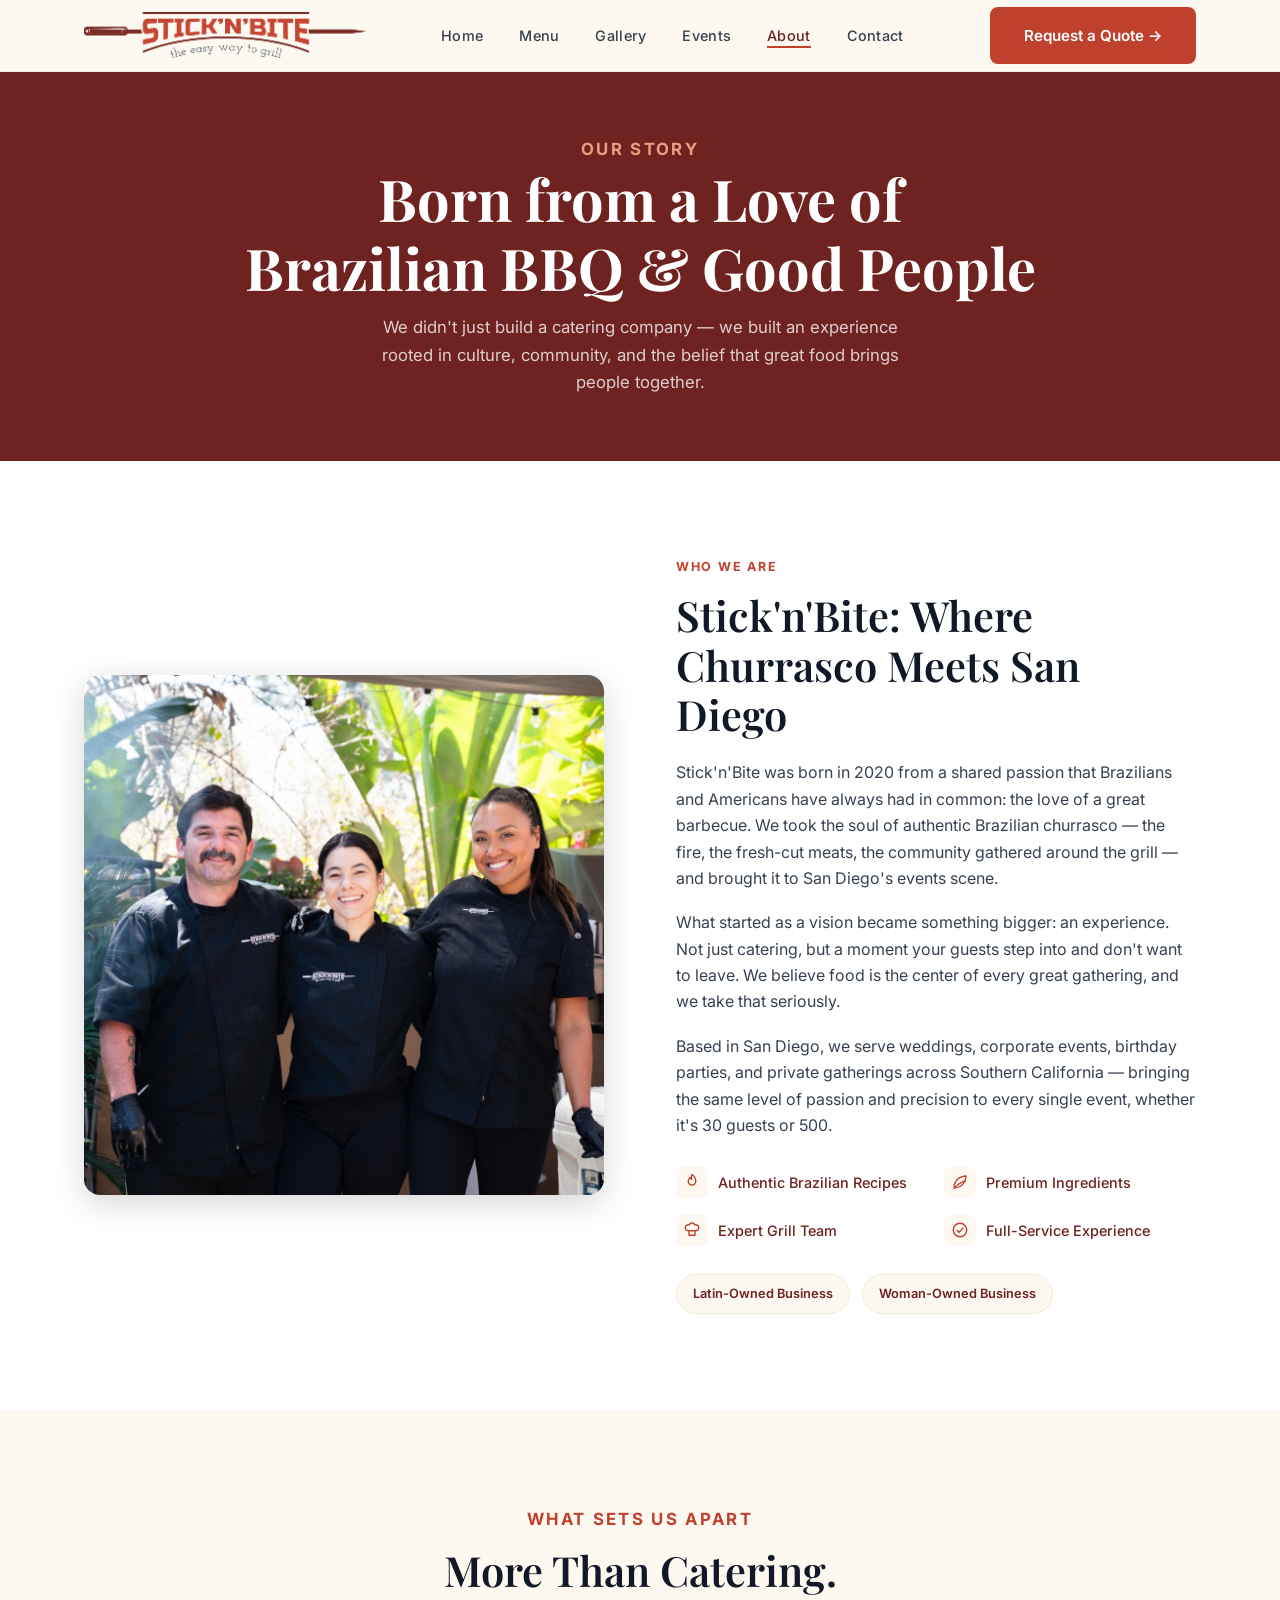
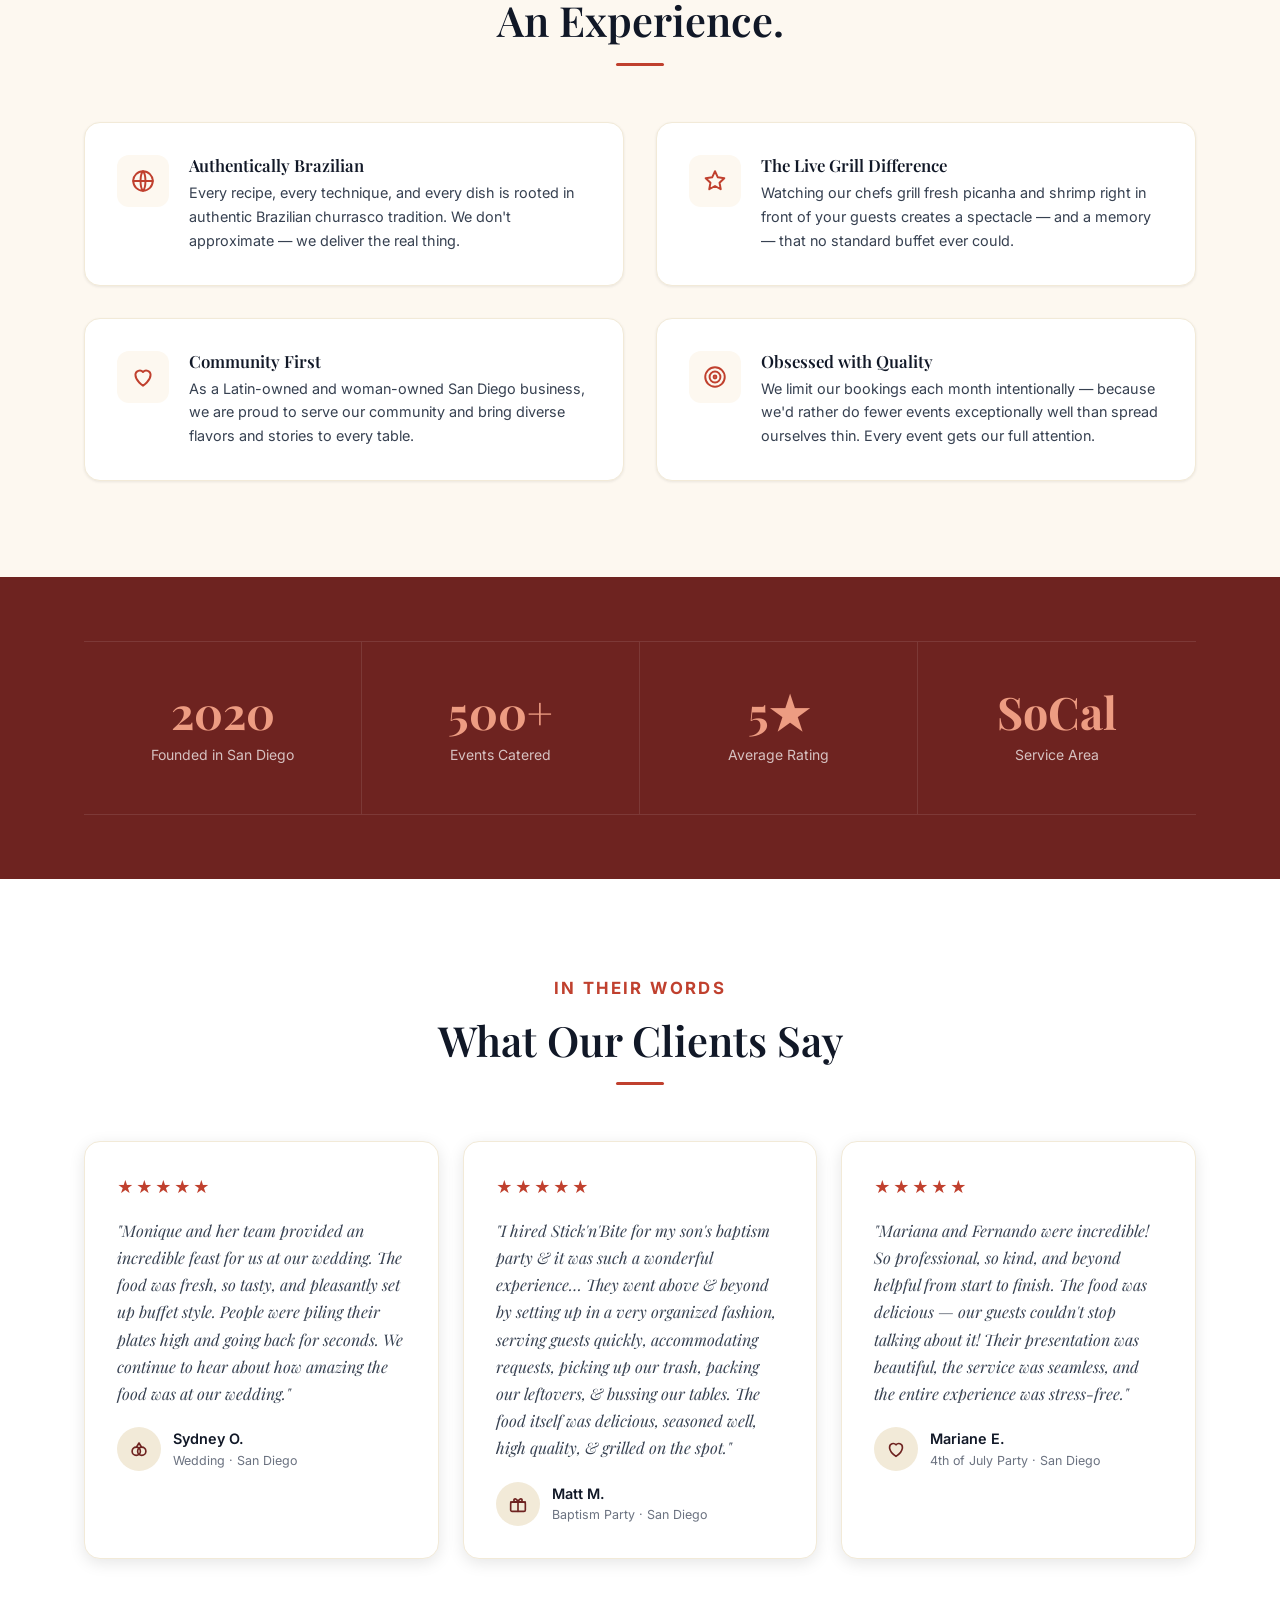
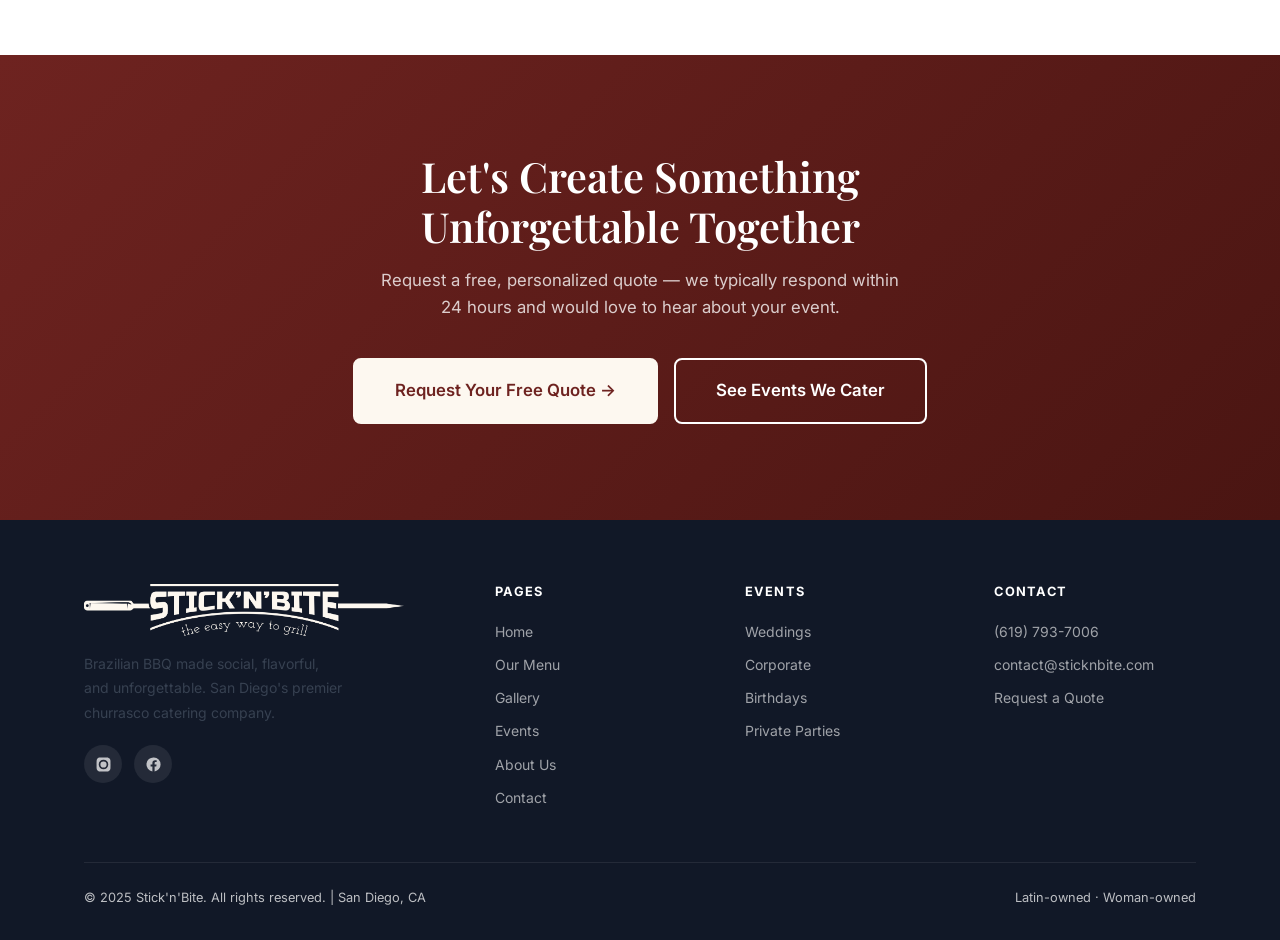
==== about.html @ 40973616 "Add event type to Mariane E. testimonial Her review didn't name the occasion; confirmed as a 4th of " ====
<!DOCTYPE html>
<html lang="en">
<head>
  <meta charset="UTF-8" />
  <meta name="viewport" content="width=device-width, initial-scale=1.0" />
  <title>About Us | Stick'n'Bite Brazilian BBQ Catering San Diego</title>
  <meta name="description" content="Meet the team behind Stick'n'Bite — San Diego's Latin-owned, woman-owned Brazilian BBQ catering company. Our story, our passion, and why we do what we do." />
  <link rel="canonical" href="https://www.sticknbite.com/about.html" />
  <meta property="og:title"       content="About Stick'n'Bite | Brazilian BBQ Catering San Diego" />
  <meta property="og:description" content="San Diego's Latin-owned, woman-owned Brazilian BBQ catering company. Authentic churrasco with heart." />
  <meta property="og:image"       content="https://images.unsplash.com/photo-1577219491135-ce391730fb2c?auto=format&fit=crop&w=1200&h=630&q=80" />
  <link rel="stylesheet" href="style.css" />
  <link rel="icon" type="image/png" href="favicon.png" />
</head>
<body>

<nav class="nav nav-solid">
  <div class="nav-inner">
    <a class="nav-logo" href="index.html"><img src="logo.png" alt="Stick'n'Bite — the easy way to grill" class="nav-logo-img" /></a>
    <ul class="nav-links">
      <li><a href="index.html">Home</a></li>
      <li><a href="menu.html">Menu</a></li>
      <li><a href="gallery.html">Gallery</a></li>
      <li><a href="events.html">Events</a></li>
      <li><a href="about.html">About</a></li>
      <li><a href="contact.html">Contact</a></li>
    </ul>
    <a class="btn btn-primary nav-cta" href="contact.html">Request a Quote →</a>
    <button class="hamburger" aria-label="Open menu"><span></span><span></span><span></span></button>
  </div>
</nav>
<div class="mobile-nav">
  <a href="index.html">Home</a><a href="menu.html">Menu</a><a href="gallery.html">Gallery</a><a href="events.html">Events</a>
  <a href="about.html">About Us</a><a href="contact.html">Contact</a>
  <a class="btn btn-primary" href="contact.html">Request a Quote →</a>
</div>

<div class="page-hero">
  <div class="container">
    <p class="display-tag">Our Story</p>
    <h1>Born from a Love of<br>Brazilian BBQ & Good People</h1>
    <p>We didn't just build a catering company — we built an experience rooted in culture, community, and the belief that great food brings people together.</p>
  </div>
</div>

<!-- Our Story -->
<section class="section">
  <div class="container">
    <div class="about-story">
      <div class="about-story-img">
        <img src="images/team.jpg" alt="The Stick'n'Bite team in branded chef coats at the grill during a San Diego event" loading="lazy" />
      </div>
      <div class="about-story-content">
        <p class="display-tag">Who We Are</p>
        <h2>Stick'n'Bite: Where Churrasco Meets San Diego</h2>
        <p>Stick'n'Bite was born in 2020 from a shared passion that Brazilians and Americans have always had in common: the love of a great barbecue. We took the soul of authentic Brazilian churrasco — the fire, the fresh-cut meats, the community gathered around the grill — and brought it to San Diego's events scene.</p>
        <p>What started as a vision became something bigger: an experience. Not just catering, but a moment your guests step into and don't want to leave. We believe food is the center of every great gathering, and we take that seriously.</p>
        <p>Based in San Diego, we serve weddings, corporate events, birthday parties, and private gatherings across Southern California — bringing the same level of passion and precision to every single event, whether it's 30 guests or 500.</p>
        <div class="about-pillars">
          <div class="about-pillar"><div class="about-pillar-icon"><svg class="ico" viewBox="0 0 24 24" stroke="currentColor" stroke-width="1.8" stroke-linecap="round" stroke-linejoin="round" aria-hidden="true"><path d="M12 2s5 3.5 5 9a5 5 0 0 1-10 0c0-2 1-3.6 2.6-5 .3 1.3 1 2 2 2.5C11 6.6 11 4 12 2z"/></svg></div> Authentic Brazilian Recipes</div>
          <div class="about-pillar"><div class="about-pillar-icon"><svg class="ico" viewBox="0 0 24 24" stroke="currentColor" stroke-width="1.8" stroke-linecap="round" stroke-linejoin="round" aria-hidden="true"><path d="M4 20C4 10.5 11.5 4 20 4c0 8.5-6.5 16-16 16z"/><path d="M4.5 19.5C8.5 15.5 12 13 18 10.5"/></svg></div> Premium Ingredients</div>
          <div class="about-pillar"><div class="about-pillar-icon"><svg class="ico" viewBox="0 0 24 24" stroke="currentColor" stroke-width="1.8" stroke-linecap="round" stroke-linejoin="round" aria-hidden="true"><path d="M7 13a4 4 0 1 1 1.3-7.8 4 4 0 0 1 7.4 0A4 4 0 1 1 17 13z"/><path d="M8 13v6h8v-6"/></svg></div> Expert Grill Team</div>
          <div class="about-pillar"><div class="about-pillar-icon"><svg class="ico" viewBox="0 0 24 24" stroke="currentColor" stroke-width="1.8" stroke-linecap="round" stroke-linejoin="round" aria-hidden="true"><circle cx="12" cy="12" r="9"/><path d="M8 12.2l3 3 5-6"/></svg></div> Full-Service Experience</div>
        </div>
        <div class="badges-row">
          <span class="owned-badge">Latin-Owned Business</span>
          <span class="owned-badge">Woman-Owned Business</span>
        </div>
      </div>
    </div>
  </div>
</section>

<!-- What Makes Us Different -->
<section class="section section-cream">
  <div class="container">
    <div class="section-header">
      <p class="display-tag">What Sets Us Apart</p>
      <h2>More Than Catering.<br>An Experience.</h2>
      <div class="divider"></div>
    </div>
    <div class="why-grid">
      <div class="why-card">
        <div class="why-card-icon"><svg class="ico" viewBox="0 0 24 24" stroke="currentColor" stroke-width="1.8" stroke-linecap="round" stroke-linejoin="round" aria-hidden="true"><circle cx="12" cy="12" r="9"/><path d="M3 12h18"/><path d="M12 3c3 3 3 15 0 18M12 3c-3 3-3 15 0 18"/></svg></div>
        <div>
          <h3>Authentically Brazilian</h3>
          <p>Every recipe, every technique, and every dish is rooted in authentic Brazilian churrasco tradition. We don't approximate — we deliver the real thing.</p>
        </div>
      </div>
      <div class="why-card">
        <div class="why-card-icon"><svg class="ico" viewBox="0 0 24 24" stroke="currentColor" stroke-width="1.8" stroke-linecap="round" stroke-linejoin="round" aria-hidden="true"><path d="M12 3l2.6 5.6 6 .8-4.4 4.2 1.1 6-5.3-3-5.3 3 1.1-6L3.4 9.4l6-.8z"/></svg></div>
        <div>
          <h3>The Live Grill Difference</h3>
          <p>Watching our chefs grill fresh picanha and shrimp right in front of your guests creates a spectacle — and a memory — that no standard buffet ever could.</p>
        </div>
      </div>
      <div class="why-card">
        <div class="why-card-icon"><svg class="ico" viewBox="0 0 24 24" stroke="currentColor" stroke-width="1.8" stroke-linecap="round" stroke-linejoin="round" aria-hidden="true"><path d="M12 20s-7-4.4-7-10a4 4 0 0 1 7-2.6A4 4 0 0 1 19 10c0 5.6-7 10-7 10z"/></svg></div>
        <div>
          <h3>Community First</h3>
          <p>As a Latin-owned and woman-owned San Diego business, we are proud to serve our community and bring diverse flavors and stories to every table.</p>
        </div>
      </div>
      <div class="why-card">
        <div class="why-card-icon"><svg class="ico" viewBox="0 0 24 24" stroke="currentColor" stroke-width="1.8" stroke-linecap="round" stroke-linejoin="round" aria-hidden="true"><circle cx="12" cy="12" r="9"/><circle cx="12" cy="12" r="5"/><circle cx="12" cy="12" r="1.3"/></svg></div>
        <div>
          <h3>Obsessed with Quality</h3>
          <p>We limit our bookings each month intentionally — because we'd rather do fewer events exceptionally well than spread ourselves thin. Every event gets our full attention.</p>
        </div>
      </div>
    </div>
  </div>
</section>

<!-- Stats -->
<section class="section-sm section-dark">
  <div class="container">
    <div class="stats-row">
      <div class="stat-item">
        <div class="stat-number">2020</div>
        <div class="stat-label">Founded in San Diego</div>
      </div>
      <div class="stat-item">
        <div class="stat-number">500+</div>
        <div class="stat-label">Events Catered</div>
      </div>
      <div class="stat-item">
        <div class="stat-number">5★</div>
        <div class="stat-label">Average Rating</div>
      </div>
      <div class="stat-item">
        <div class="stat-number">SoCal</div>
        <div class="stat-label">Service Area</div>
      </div>
    </div>
  </div>
</section>

<!-- Testimonial Feature -->
<section class="section">
  <div class="container">
    <div class="section-header">
      <p class="display-tag">In Their Words</p>
      <h2>What Our Clients Say</h2>
      <div class="divider"></div>
    </div>
    <div class="testimonials-grid">
      <div class="testimonial-card">
        <div class="testimonial-stars">★★★★★</div>
        <blockquote>"Monique and her team provided an incredible feast for us at our wedding. The food was fresh, so tasty, and pleasantly set up buffet style. People were piling their plates high and going back for seconds. We continue to hear about how amazing the food was at our wedding."</blockquote>
        <div class="testimonial-author">
          <div class="testimonial-avatar"><svg class="ico" viewBox="0 0 24 24" stroke="currentColor" stroke-width="1.8" stroke-linecap="round" stroke-linejoin="round" aria-hidden="true"><circle cx="9" cy="14.5" r="4.5"/><circle cx="15" cy="14.5" r="4.5"/><path d="M9.5 9.5L12 5.5l2.5 4"/></svg></div>
          <div><div class="testimonial-name">Sydney O.</div><div class="testimonial-event">Wedding · San Diego</div></div>
        </div>
      </div>
      <div class="testimonial-card">
        <div class="testimonial-stars">★★★★★</div>
        <blockquote>"I hired Stick'n'Bite for my son's baptism party &amp; it was such a wonderful experience… They went above &amp; beyond by setting up in a very organized fashion, serving guests quickly, accommodating requests, picking up our trash, packing our leftovers, &amp; bussing our tables. The food itself was delicious, seasoned well, high quality, &amp; grilled on the spot."</blockquote>
        <div class="testimonial-author">
          <div class="testimonial-avatar"><svg class="ico" viewBox="0 0 24 24" stroke="currentColor" stroke-width="1.8" stroke-linecap="round" stroke-linejoin="round" aria-hidden="true"><rect x="4" y="10" width="16" height="10" rx="1.5"/><path d="M4 10h16M12 10v10"/><path d="M12 10C11 6 8 5.5 7.5 7.5S10 10 12 10zM12 10c1-4 4-4.5 4.5-2.5S14 10 12 10z"/></svg></div>
          <div><div class="testimonial-name">Matt M.</div><div class="testimonial-event">Baptism Party · San Diego</div></div>
        </div>
      </div>
      <div class="testimonial-card">
        <div class="testimonial-stars">★★★★★</div>
        <blockquote>"Mariana and Fernando were incredible! So professional, so kind, and beyond helpful from start to finish. The food was delicious — our guests couldn't stop talking about it! Their presentation was beautiful, the service was seamless, and the entire experience was stress-free."</blockquote>
        <div class="testimonial-author">
          <div class="testimonial-avatar"><svg class="ico" viewBox="0 0 24 24" stroke="currentColor" stroke-width="1.8" stroke-linecap="round" stroke-linejoin="round" aria-hidden="true"><path d="M12 20s-7-4.4-7-10a4 4 0 0 1 7-2.6A4 4 0 0 1 19 10c0 5.6-7 10-7 10z"/></svg></div>
          <div><div class="testimonial-name">Mariane E.</div><div class="testimonial-event">4th of July Party · San Diego</div></div>
        </div>
      </div>
    </div>
  </div>
</section>

<section class="cta-section">
  <div class="container">
    <h2 class="text-white">Let's Create Something<br>Unforgettable Together</h2>
    <p>Request a free, personalized quote — we typically respond within 24 hours and would love to hear about your event.</p>
    <div class="cta-btns">
      <a class="btn btn-primary btn-lg" href="contact.html">Request Your Free Quote →</a>
      <a class="btn btn-outline btn-lg" href="events.html">See Events We Cater</a>
    </div>
  </div>
</section>

<footer class="footer">
  <div class="container">
    <div class="footer-grid">
      <div class="footer-brand">
        <a class="footer-logo" href="index.html"><img src="logo-light.png" alt="Stick'n'Bite" class="footer-logo-img" /></a>
        <p>Brazilian BBQ made social, flavorful, and unforgettable. San Diego's premier churrasco catering company.</p>
        <div class="footer-social">
          <a class="social-link" href="https://www.instagram.com/sticknbite/" target="_blank" rel="noopener" aria-label="Instagram"><svg class="ico-b" viewBox="0 0 24 24" aria-hidden="true"><path d="M12 2.2c3.2 0 3.6 0 4.9.07 1.17.05 1.8.25 2.23.42.56.22.96.48 1.38.9.42.42.68.82.9 1.38.17.42.37 1.05.42 2.23.06 1.27.07 1.65.07 4.85s0 3.58-.07 4.85c-.05 1.18-.25 1.8-.42 2.23a3.7 3.7 0 0 1-.9 1.38 3.7 3.7 0 0 1-1.38.9c-.42.17-1.05.37-2.23.42-1.27.06-1.65.07-4.85.07s-3.58 0-4.85-.07c-1.18-.05-1.8-.25-2.23-.42a3.7 3.7 0 0 1-1.38-.9 3.7 3.7 0 0 1-.9-1.38c-.17-.42-.37-1.05-.42-2.23C2.2 15.6 2.2 15.2 2.2 12s0-3.58.07-4.85c.05-1.18.25-1.8.42-2.23.22-.56.48-.96.9-1.38.42-.42.82-.68 1.38-.9.42-.17 1.05-.37 2.23-.42C8.4 2.2 8.8 2.2 12 2.2zm0 3.05A6.75 6.75 0 1 0 12 18.75 6.75 6.75 0 0 0 12 5.25zm0 11.13A4.38 4.38 0 1 1 12 7.62a4.38 4.38 0 0 1 0 8.76zM19.85 5a1.58 1.58 0 1 1-3.15 0 1.58 1.58 0 0 1 3.15 0z"/></svg></a>
          <a class="social-link" href="https://www.facebook.com/sticknbitesd/" target="_blank" rel="noopener" aria-label="Facebook"><svg class="ico-b" viewBox="0 0 24 24" aria-hidden="true"><path d="M22 12a10 10 0 1 0-11.56 9.88v-6.99H7.9V12h2.54V9.8c0-2.5 1.49-3.89 3.77-3.89 1.09 0 2.24.2 2.24.2v2.46h-1.26c-1.24 0-1.63.77-1.63 1.56V12h2.78l-.44 2.89h-2.34v6.99A10 10 0 0 0 22 12z"/></svg></a>
        </div>
      </div>
      <div class="footer-col">
        <h4>Pages</h4>
        <a href="index.html">Home</a><a href="menu.html">Our Menu</a><a href="gallery.html">Gallery</a>
        <a href="events.html">Events</a><a href="about.html">About Us</a><a href="contact.html">Contact</a>
      </div>
      <div class="footer-col">
        <h4>Events</h4>
        <a href="events.html">Weddings</a><a href="events.html">Corporate</a>
        <a href="events.html">Birthdays</a><a href="events.html">Private Parties</a>
      </div>
      <div class="footer-col">
        <h4>Contact</h4>
        <a href="tel:6197937006">(619) 793-7006</a>
        <a href="mailto:contact@sticknbite.com">contact@sticknbite.com</a>
        <a href="contact.html">Request a Quote</a>
      </div>
    </div>
    <div class="footer-bottom">
      <span>© 2025 Stick'n'Bite. All rights reserved. | San Diego, CA</span>
      <span>Latin-owned · Woman-owned</span>
    </div>
  </div>
</footer>
<script src="main.js"></script>
</body>
</html>
---- style.css ----
/* ============================================================
   STICK'N'BITE — Global Stylesheet
   Brand: Brazilian BBQ Catering | San Diego, CA
   ============================================================ */

/* === GOOGLE FONTS === */
@import url('https://fonts.googleapis.com/css2?family=Playfair+Display:ital,wght@0,400;0,600;0,700;1,400;1,600&family=Inter:wght@300;400;500;600;700&display=swap');

/* === CSS VARIABLES === */
:root {
  --green-dark:   #6E2320;
  --green:        #832A25;
  --green-light:  #C0402E;
  --gold:         #C0402E;
  --gold-light:   #D9583F;
  --accent-soft:  #ED9C82;
  --slate:        #3B4E5C;
  --cream:        #FDF8F0;
  --cream-dark:   #F2EAD8;
  --charcoal:     #111827;
  --gray-dark:    #374151;
  --gray:         #6B7280;
  --gray-light:   #F3F4F6;
  --white:        #FFFFFF;
  --shadow-sm:    0 1px 3px rgba(0,0,0,0.08);
  --shadow:       0 4px 16px rgba(0,0,0,0.10);
  --shadow-lg:    0 8px 32px rgba(0,0,0,0.16);
  --radius:       8px;
  --radius-lg:    16px;
  --transition:   0.25s ease;
  --max-w:        1160px;
  --nav-h:        72px;
  --font-display: 'Playfair Display', Georgia, serif;
  --font-body:    'Inter', system-ui, sans-serif;
}

/* === RESET === */
*, *::before, *::after { box-sizing: border-box; margin: 0; padding: 0; }
html { scroll-behavior: smooth; font-size: 16px; }
body {
  font-family: var(--font-body);
  color: var(--charcoal);
  background: var(--white);
  line-height: 1.65;
  -webkit-font-smoothing: antialiased;
}
img { display: block; max-width: 100%; height: auto; }
a  { color: inherit; text-decoration: none; }
ul { list-style: none; }
button, input, select, textarea { font-family: inherit; }

/* === TYPOGRAPHY === */
h1, h2, h3, h4 { font-family: var(--font-display); line-height: 1.2; }
h1 { font-size: clamp(2.2rem, 5vw, 3.6rem); font-weight: 700; }
h2 { font-size: clamp(1.8rem, 4vw, 2.6rem); font-weight: 600; }
h3 { font-size: clamp(1.2rem, 3vw, 1.5rem); font-weight: 600; }
h4 { font-size: 1.1rem; font-weight: 600; }
p  { font-size: 1rem; color: var(--gray-dark); }

.display-tag {
  font-family: var(--font-body);
  font-size: 0.78rem;
  font-weight: 700;
  letter-spacing: 0.14em;
  text-transform: uppercase;
  color: var(--gold);
}

/* === LAYOUT === */
.container { width: 100%; max-width: var(--max-w); margin: 0 auto; padding: 0 24px; }
.section    { padding: 96px 0; }
.section-sm { padding: 64px 0; }
.section-dark  { background: var(--green-dark); color: var(--white); }
.section-cream { background: var(--cream); }
.section-charcoal { background: var(--charcoal); color: var(--white); }

/* Legible accents on dark maroon backgrounds */
.section-dark .display-tag,
.page-hero .display-tag,
.cta-section .display-tag { color: var(--accent-soft); }
.section-dark .divider { background: var(--accent-soft); }

.section-header { text-align: center; margin-bottom: 56px; }
.section-header h2 { margin-bottom: 12px; }
.section-header p  { max-width: 560px; margin: 0 auto; font-size: 1.05rem; }
.section-header .display-tag { margin-bottom: 12px; }
.section-header .divider {
  width: 48px; height: 3px;
  background: var(--gold);
  margin: 18px auto 0;
  border-radius: 2px;
}

/* === BUTTONS === */
.btn {
  display: inline-flex;
  align-items: center;
  gap: 8px;
  padding: 14px 32px;
  border-radius: var(--radius);
  font-family: var(--font-body);
  font-size: 0.95rem;
  font-weight: 600;
  cursor: pointer;
  transition: all var(--transition);
  border: 2px solid transparent;
  white-space: nowrap;
}
.btn-primary {
  background: var(--gold);
  color: var(--white);
  border-color: var(--gold);
}
.btn-primary:hover {
  background: var(--gold-light);
  border-color: var(--gold-light);
  transform: translateY(-2px);
  box-shadow: 0 6px 20px rgba(192,64,46,0.35);
}
.btn-outline {
  background: transparent;
  color: var(--white);
  border-color: var(--white);
}
.btn-outline:hover {
  background: var(--white);
  color: var(--green-dark);
  transform: translateY(-2px);
}
.btn-outline-dark {
  background: transparent;
  color: var(--green-dark);
  border-color: var(--green-dark);
}
.btn-outline-dark:hover {
  background: var(--green-dark);
  color: var(--white);
  transform: translateY(-2px);
}
.btn-lg { padding: 17px 40px; font-size: 1.05rem; }

/* === NAVIGATION === */
.nav {
  position: fixed;
  top: 0; left: 0; right: 0;
  z-index: 1000;
  height: var(--nav-h);
  display: flex;
  align-items: center;
  transition: background var(--transition), box-shadow var(--transition);
}
.nav.scrolled {
  background: rgba(253,248,240,0.97);
  backdrop-filter: blur(12px);
  box-shadow: 0 2px 16px rgba(0,0,0,0.10);
  border-bottom: 1px solid var(--cream-dark);
}
.nav.nav-solid {
  background: var(--cream);
  border-bottom: 1px solid var(--cream-dark);
}
.nav-inner {
  display: flex;
  align-items: center;
  justify-content: space-between;
  width: 100%;
  max-width: var(--max-w);
  margin: 0 auto;
  padding: 0 24px;
}
.nav-logo {
  font-family: var(--font-display);
  font-size: 1.45rem;
  font-weight: 700;
  color: var(--white);
  letter-spacing: 0.01em;
}
.nav-logo span { color: var(--gold); }
.nav-logo-img { height: 46px; width: auto; display: block; }
.nav-links {
  display: flex;
  align-items: center;
  gap: 36px;
}
.nav-links a {
  color: var(--gray-dark);
  font-size: 0.9rem;
  font-weight: 500;
  letter-spacing: 0.02em;
  transition: color var(--transition);
  position: relative;
}
.nav-links a::after {
  content: '';
  position: absolute;
  bottom: -4px; left: 0; right: 0;
  height: 2px;
  background: var(--gold);
  transform: scaleX(0);
  transition: transform var(--transition);
}
.nav-links a:hover, .nav-links a.active { color: var(--green-dark); }
.nav-links a:hover::after, .nav-links a.active::after { transform: scaleX(1); }
.nav-cta { margin-left: 12px; }
.hamburger {
  display: none;
  flex-direction: column;
  gap: 5px;
  cursor: pointer;
  padding: 4px;
  background: none;
  border: none;
}
.hamburger span {
  display: block;
  width: 24px;
  height: 2px;
  background: var(--green-dark);
  border-radius: 2px;
  transition: all var(--transition);
}
.hamburger.open span:nth-child(1) { transform: translateY(7px) rotate(45deg); }
.hamburger.open span:nth-child(2) { opacity: 0; }
.hamburger.open span:nth-child(3) { transform: translateY(-7px) rotate(-45deg); }

/* Mobile nav */
.mobile-nav {
  position: fixed;
  top: var(--nav-h); left: 0; right: 0;
  background: var(--cream);
  padding: 24px;
  display: none;
  flex-direction: column;
  gap: 4px;
  z-index: 999;
  border-top: 1px solid var(--cream-dark);
  box-shadow: 0 8px 24px rgba(0,0,0,0.15);
}
.mobile-nav.open { display: flex; }
.mobile-nav a {
  color: var(--gray-dark);
  font-size: 1rem;
  font-weight: 500;
  padding: 12px 8px;
  border-bottom: 1px solid rgba(0,0,0,0.06);
  transition: color var(--transition);
}
.mobile-nav a:hover { color: var(--green-dark); }
.mobile-nav .btn { margin-top: 16px; text-align: center; justify-content: center; }

/* === HERO === */
.hero {
  position: relative;
  min-height: 100vh;
  display: flex;
  align-items: center;
  overflow: hidden;
}
.hero-bg {
  position: absolute;
  inset: 0;
  background-size: cover;
  background-position: center;
  background-attachment: fixed;
}
.hero-overlay {
  position: absolute;
  inset: 0;
  background: linear-gradient(
    135deg,
    rgba(26,71,49,0.88) 0%,
    rgba(17,24,39,0.72) 50%,
    rgba(26,71,49,0.60) 100%
  );
}
.hero-content {
  position: relative;
  z-index: 1;
  max-width: 720px;
  padding: 120px 24px 80px;
}
.hero-content .display-tag { margin-bottom: 16px; }
.hero-content h1 {
  color: var(--white);
  margin-bottom: 20px;
  text-shadow: 0 2px 12px rgba(0,0,0,0.3);
}
.hero-content p {
  color: rgba(255,255,255,0.88);
  font-size: 1.15rem;
  margin-bottom: 36px;
  max-width: 560px;
}
.hero-btns { display: flex; gap: 16px; flex-wrap: wrap; }
.hero-badges {
  display: flex;
  gap: 24px;
  margin-top: 56px;
  flex-wrap: wrap;
}
.hero-badge {
  display: flex;
  align-items: center;
  gap: 10px;
  color: rgba(255,255,255,0.82);
  font-size: 0.875rem;
  font-weight: 500;
}
.hero-badge-icon {
  width: 36px; height: 36px;
  background: rgba(255,255,255,0.12);
  border-radius: 50%;
  display: flex;
  align-items: center;
  justify-content: center;
  font-size: 1rem;
}

/* Page hero (inner pages) */
.page-hero {
  padding: calc(var(--nav-h) + 64px) 0 64px;
  background: var(--green-dark);
  text-align: center;
  color: var(--white);
}
.page-hero h1 { margin-bottom: 12px; }
.page-hero p { color: rgba(255,255,255,0.78); max-width: 520px; margin: 0 auto; font-size: 1.05rem; }

/* === FEATURES STRIP === */
.features-strip {
  background: var(--green-dark);
  padding: 0;
}
.features-strip-inner {
  display: grid;
  grid-template-columns: repeat(3, 1fr);
  border-top: 1px solid rgba(255,255,255,0.08);
}
.feature-item {
  padding: 40px 36px;
  border-right: 1px solid rgba(255,255,255,0.08);
  text-align: center;
}
.feature-item:last-child { border-right: none; }
.feature-icon { font-size: 2rem; margin-bottom: 14px; }
.feature-item h3 { color: var(--white); font-size: 1.1rem; margin-bottom: 8px; }
.feature-item p  { color: rgba(255,255,255,0.65); font-size: 0.9rem; }

/* === WHY SECTION === */
.why-grid {
  display: grid;
  grid-template-columns: repeat(2, 1fr);
  gap: 32px;
  margin-top: 8px;
}
.why-card {
  display: flex;
  gap: 20px;
  padding: 32px;
  background: var(--white);
  border-radius: var(--radius-lg);
  border: 1px solid var(--cream-dark);
  box-shadow: var(--shadow-sm);
  transition: box-shadow var(--transition), transform var(--transition);
}
.why-card:hover { box-shadow: var(--shadow); transform: translateY(-3px); }
.why-card-icon {
  flex-shrink: 0;
  width: 52px; height: 52px;
  background: var(--cream);
  border-radius: 12px;
  display: flex;
  align-items: center;
  justify-content: center;
  font-size: 1.5rem;
}
.why-card h3 { font-size: 1.05rem; margin-bottom: 6px; }
.why-card p  { font-size: 0.9rem; }

/* === MENU PREVIEW === */
.menu-preview-grid {
  display: grid;
  grid-template-columns: repeat(3, 1fr);
  gap: 24px;
}
.menu-card {
  border-radius: var(--radius-lg);
  overflow: hidden;
  background: var(--white);
  box-shadow: var(--shadow-sm);
  border: 1px solid var(--cream-dark);
  transition: box-shadow var(--transition), transform var(--transition);
}
.menu-card:hover { box-shadow: var(--shadow-lg); transform: translateY(-4px); }
.menu-card-img {
  width: 100%;
  height: 220px;
  object-fit: cover;
}
.menu-card-body { padding: 20px; }
.menu-card-body h3 { font-size: 1.05rem; margin-bottom: 6px; }
.menu-card-body p  { font-size: 0.875rem; }
.menu-card-tag {
  display: inline-block;
  font-size: 0.7rem;
  font-weight: 700;
  letter-spacing: 0.1em;
  text-transform: uppercase;
  color: var(--gold);
  background: rgba(192,64,46,0.1);
  padding: 3px 10px;
  border-radius: 100px;
  margin-bottom: 8px;
}

/* === FULL MENU PAGE === */
.menu-category { margin-bottom: 72px; }
.menu-category-header {
  display: flex;
  align-items: center;
  gap: 16px;
  margin-bottom: 32px;
  padding-bottom: 16px;
  border-bottom: 2px solid var(--cream-dark);
}
.menu-category-icon { font-size: 1.8rem; }
.menu-category-header h2 { font-size: 1.8rem; }

.menu-items-grid {
  display: grid;
  grid-template-columns: repeat(2, 1fr);
  gap: 20px;
}
.menu-item {
  padding: 24px;
  background: var(--white);
  border: 1px solid var(--cream-dark);
  border-radius: var(--radius);
  transition: border-color var(--transition), box-shadow var(--transition);
}
.menu-item:hover { border-color: var(--green-light); box-shadow: var(--shadow-sm); }
.menu-item h4 { margin-bottom: 6px; color: var(--green-dark); }
.menu-item p  { font-size: 0.875rem; }
.menu-item-featured {
  border-color: var(--gold);
  background: linear-gradient(135deg, #FFF6F3 0%, #FDECE6 100%);
}
.menu-featured-badge {
  font-size: 0.68rem;
  font-weight: 700;
  letter-spacing: 0.1em;
  text-transform: uppercase;
  color: var(--gold);
  background: rgba(192,64,46,0.12);
  padding: 2px 10px;
  border-radius: 100px;
  display: inline-block;
  margin-bottom: 8px;
}

/* === INLINE SVG ICONS === */
svg.ico  { display:inline-block; vertical-align:middle; fill:none; }
svg.ico-b{ display:inline-block; vertical-align:middle; fill:currentColor; }
.menu-category-icon { color: var(--gold); display:inline-flex; }
.menu-category-icon svg.ico { width:26px; height:26px; }
.feature-icon    { color: var(--accent-soft); }
.feature-icon svg.ico { width:32px; height:32px; }
.why-card-icon   { color: var(--gold); }
.why-card-icon svg.ico { width:26px; height:26px; }
.about-pillar-icon { color: var(--gold); }
.about-pillar-icon svg.ico { width:18px; height:18px; }
.contact-detail-icon { color: var(--gold); }
.contact-detail-icon svg.ico { width:22px; height:22px; }
.testimonial-avatar { color: var(--green-dark); }
.testimonial-avatar svg.ico { width:22px; height:22px; }
.hero-badge-icon { color:#fff; }
.hero-badge-icon svg.ico { width:18px; height:18px; }
.display-tag svg.ico { width:15px; height:15px; margin-right:7px; vertical-align:-2px; }
.social-link svg.ico-b { width:17px; height:17px; }
.ig-handle svg.ico-b { width:18px; height:18px; vertical-align:-3px; margin-right:6px; }

/* === PRICING / PACKAGES === */
.pricing-grid {
  display: grid;
  grid-template-columns: repeat(3, 1fr);
  gap: 24px;
  align-items: stretch;
}
.price-card {
  background: var(--white);
  border: 1px solid var(--cream-dark);
  border-radius: var(--radius-lg);
  padding: 40px 30px;
  display: flex;
  flex-direction: column;
  text-align: center;
  box-shadow: var(--shadow-sm);
  transition: box-shadow var(--transition), transform var(--transition);
}
.price-card:hover { box-shadow: var(--shadow-lg); transform: translateY(-4px); }
.price-card-featured {
  border: 2px solid var(--gold);
  box-shadow: var(--shadow);
  position: relative;
}
.price-badge {
  position: absolute;
  top: -13px; left: 50%;
  transform: translateX(-50%);
  background: var(--gold);
  color: var(--white);
  font-size: 0.7rem;
  font-weight: 700;
  letter-spacing: 0.1em;
  text-transform: uppercase;
  padding: 5px 16px;
  border-radius: 100px;
  white-space: nowrap;
}
.price-name {
  font-family: var(--font-display);
  font-size: 1.5rem;
  font-weight: 600;
  color: var(--green-dark);
  margin-bottom: 4px;
}
.price-amount {
  font-family: var(--font-display);
  font-size: 2.8rem;
  font-weight: 700;
  color: var(--gold);
  line-height: 1;
}
.price-per { color: var(--gray); font-size: 0.9rem; margin-bottom: 26px; }
.price-features {
  text-align: left;
  width: 100%;
  flex-grow: 1;
  margin-bottom: 26px;
}
.price-features li {
  padding: 10px 0;
  border-bottom: 1px solid var(--cream-dark);
  font-size: 0.95rem;
  color: var(--gray-dark);
  display: flex;
  gap: 10px;
  align-items: center;
}
.price-features li:last-child { border-bottom: none; }
.price-features li::before {
  content: '✓';
  color: var(--gold);
  font-weight: 700;
  flex-shrink: 0;
}
.price-card .btn { width: 100%; justify-content: center; }
.pricing-note { text-align: center; margin-top: 28px; color: var(--gray); font-size: 0.9rem; }

/* === TESTIMONIALS === */
.testimonials-grid {
  display: grid;
  grid-template-columns: repeat(3, 1fr);
  gap: 24px;
}
.testimonial-card {
  background: var(--white);
  border-radius: var(--radius-lg);
  padding: 32px;
  box-shadow: var(--shadow);
  border: 1px solid var(--cream-dark);
  position: relative;
}
.testimonial-stars {
  color: var(--gold);
  font-size: 1rem;
  letter-spacing: 2px;
  margin-bottom: 16px;
}
.testimonial-card blockquote {
  font-family: var(--font-display);
  font-style: italic;
  font-size: 1.0rem;
  color: var(--gray-dark);
  margin-bottom: 20px;
  line-height: 1.7;
}
.testimonial-author {
  display: flex;
  align-items: center;
  gap: 12px;
}
.testimonial-avatar {
  width: 44px; height: 44px;
  border-radius: 50%;
  background: var(--cream-dark);
  display: flex;
  align-items: center;
  justify-content: center;
  font-size: 1.1rem;
}
.testimonial-name { font-weight: 600; font-size: 0.9rem; }
.testimonial-event { font-size: 0.78rem; color: var(--gray); }

/* === EVENTS PAGE === */
.events-grid {
  display: grid;
  grid-template-columns: repeat(2, 1fr);
  gap: 32px;
}
.event-card {
  border-radius: var(--radius-lg);
  overflow: hidden;
  position: relative;
  min-height: 400px;
  display: flex;
  align-items: flex-end;
}
.event-card-bg {
  position: absolute;
  inset: 0;
  background-size: cover;
  background-position: center;
  transition: transform 0.5s ease;
}
.event-card:hover .event-card-bg { transform: scale(1.05); }
.event-card-overlay {
  position: absolute;
  inset: 0;
  background: linear-gradient(to top, rgba(17,24,39,0.92) 0%, rgba(17,24,39,0.2) 60%);
}
.event-card-body {
  position: relative;
  z-index: 1;
  padding: 32px;
  color: var(--white);
  width: 100%;
}
.event-card-body .display-tag { margin-bottom: 8px; }
.event-card-body h3 { color: var(--white); font-size: 1.5rem; margin-bottom: 10px; }
.event-card-body p  { color: rgba(255,255,255,0.78); font-size: 0.9rem; margin-bottom: 20px; }
.event-features {
  display: flex;
  flex-wrap: wrap;
  gap: 8px;
  margin-bottom: 20px;
}
.event-feature-tag {
  background: rgba(255,255,255,0.15);
  color: rgba(255,255,255,0.9);
  padding: 4px 12px;
  border-radius: 100px;
  font-size: 0.78rem;
  font-weight: 500;
  backdrop-filter: blur(4px);
}

/* === ABOUT PAGE === */
.about-story {
  display: grid;
  grid-template-columns: 1fr 1fr;
  gap: 72px;
  align-items: center;
}
.about-story-img {
  border-radius: var(--radius-lg);
  overflow: hidden;
  box-shadow: var(--shadow-lg);
}
.about-story-img img { width: 100%; height: 520px; object-fit: cover; }
.about-story-content .display-tag { margin-bottom: 12px; }
.about-story-content h2 { margin-bottom: 20px; }
.about-story-content p  { margin-bottom: 18px; }
.about-pillars {
  display: grid;
  grid-template-columns: repeat(2, 1fr);
  gap: 16px;
  margin-top: 28px;
}
.about-pillar {
  display: flex;
  align-items: center;
  gap: 10px;
  font-size: 0.9rem;
  font-weight: 500;
  color: var(--green-dark);
}
.about-pillar-icon {
  width: 32px; height: 32px;
  background: var(--cream);
  border-radius: 8px;
  display: flex;
  align-items: center;
  justify-content: center;
  font-size: 1rem;
  flex-shrink: 0;
}
.badges-row {
  display: flex;
  flex-wrap: wrap;
  gap: 12px;
  margin-top: 28px;
}
.owned-badge {
  display: inline-flex;
  align-items: center;
  gap: 8px;
  padding: 8px 16px;
  border: 1.5px solid var(--cream-dark);
  border-radius: 100px;
  font-size: 0.8rem;
  font-weight: 600;
  color: var(--green-dark);
  background: var(--cream);
}

/* === STATS === */
.stats-row {
  display: grid;
  grid-template-columns: repeat(4, 1fr);
  gap: 0;
  border-top: 1px solid rgba(255,255,255,0.1);
  border-bottom: 1px solid rgba(255,255,255,0.1);
}
.stat-item {
  padding: 48px 32px;
  text-align: center;
  border-right: 1px solid rgba(255,255,255,0.1);
}
.stat-item:last-child { border-right: none; }
.stat-number {
  font-family: var(--font-display);
  font-size: 2.8rem;
  font-weight: 700;
  color: var(--accent-soft);
  line-height: 1;
  margin-bottom: 8px;
}
.stat-label { color: rgba(255,255,255,0.72); font-size: 0.875rem; }

/* === CONTACT / QUOTE FORM === */
.contact-grid {
  display: grid;
  grid-template-columns: 1fr 1.6fr;
  gap: 64px;
  align-items: start;
}
.contact-info h2 { margin-bottom: 16px; }
.contact-info p  { margin-bottom: 32px; }
.contact-detail {
  display: flex;
  align-items: flex-start;
  gap: 14px;
  margin-bottom: 24px;
}
.contact-detail-icon {
  width: 44px; height: 44px;
  background: var(--cream);
  border-radius: 10px;
  display: flex;
  align-items: center;
  justify-content: center;
  font-size: 1.1rem;
  flex-shrink: 0;
}
.contact-detail-text strong { display: block; font-size: 0.85rem; font-weight: 600; margin-bottom: 2px; }
.contact-detail-text span  { font-size: 0.9rem; color: var(--gray); }

.quote-form {
  background: var(--white);
  border-radius: var(--radius-lg);
  padding: 40px;
  box-shadow: var(--shadow-lg);
  border: 1px solid var(--cream-dark);
}
.form-row { display: grid; grid-template-columns: 1fr 1fr; gap: 16px; }
.form-group { margin-bottom: 20px; }
.form-group label {
  display: block;
  font-size: 0.85rem;
  font-weight: 600;
  color: var(--gray-dark);
  margin-bottom: 7px;
}
.form-group input,
.form-group select,
.form-group textarea {
  width: 100%;
  padding: 12px 16px;
  border: 1.5px solid var(--cream-dark);
  border-radius: var(--radius);
  font-size: 0.95rem;
  color: var(--charcoal);
  background: var(--white);
  transition: border-color var(--transition), box-shadow var(--transition);
  outline: none;
}
.form-group input:focus,
.form-group select:focus,
.form-group textarea:focus {
  border-color: var(--green-light);
  box-shadow: 0 0 0 3px rgba(45,122,79,0.12);
}
.form-group textarea { resize: vertical; min-height: 120px; }
.form-group select { cursor: pointer; }
.form-submit { width: 100%; justify-content: center; margin-top: 8px; }
.form-success {
  display: none;
  text-align: center;
  padding: 32px;
  background: #F0FDF4;
  border: 1.5px solid #BBF7D0;
  border-radius: var(--radius);
  margin-top: 16px;
}
.form-success h3 { color: var(--green-dark); margin-bottom: 8px; }
.form-success p  { color: var(--green-light); }
.form-note {
  font-size: 0.8rem;
  color: var(--gray);
  text-align: center;
  margin-top: 12px;
}
.form-checkbox {
  display: flex;
  align-items: flex-start;
  gap: 10px;
  margin-bottom: 20px;
}
.form-checkbox input { width: 18px; height: 18px; margin-top: 2px; flex-shrink: 0; accent-color: var(--green); }
.form-checkbox label { font-size: 0.85rem; color: var(--gray-dark); font-weight: 400; cursor: pointer; }

/* === CTA SECTION === */
.cta-section {
  padding: 96px 0;
  background: linear-gradient(135deg, var(--green-dark) 0%, #4A1512 100%);
  text-align: center;
  position: relative;
  overflow: hidden;
}
.cta-section .btn-primary {
  background: var(--cream);
  color: var(--green-dark);
  border-color: var(--cream);
}
.cta-section .btn-primary:hover {
  background: var(--white);
  border-color: var(--white);
}
.cta-section::before {
  content: '';
  position: absolute;
  inset: 0;
  background: url('https://images.unsplash.com/photo-1529193591184-b1d58069ecdd?auto=format&fit=crop&w=1920&q=30') center/cover;
  opacity: 0.08;
}
.cta-section .container { position: relative; z-index: 1; }
.cta-section h2 { color: var(--white); margin-bottom: 16px; }
.cta-section p  { color: rgba(255,255,255,0.78); max-width: 520px; margin: 0 auto 36px; font-size: 1.05rem; }
.cta-btns { display: flex; gap: 16px; justify-content: center; flex-wrap: wrap; }

/* === FOOTER === */
.footer {
  background: var(--charcoal);
  color: rgba(255,255,255,0.72);
  padding: 64px 0 32px;
}
.footer-grid {
  display: grid;
  grid-template-columns: 1.8fr 1fr 1fr 1fr;
  gap: 48px;
  margin-bottom: 48px;
}
.footer-brand .nav-logo { font-size: 1.3rem; margin-bottom: 14px; display: block; }
.footer-logo-img { height: 52px; width: auto; display: block; margin-bottom: 16px; }
.footer-brand p { font-size: 0.875rem; line-height: 1.75; max-width: 260px; }
.footer-col h4 {
  color: var(--white);
  font-family: var(--font-body);
  font-size: 0.8rem;
  font-weight: 700;
  letter-spacing: 0.1em;
  text-transform: uppercase;
  margin-bottom: 16px;
}
.footer-col a {
  display: block;
  color: rgba(255,255,255,0.6);
  font-size: 0.875rem;
  padding: 5px 0;
  transition: color var(--transition);
}
.footer-col a:hover { color: var(--gold); }
.footer-social {
  display: flex;
  gap: 12px;
  margin-top: 20px;
}
.social-link {
  width: 38px; height: 38px;
  border-radius: 50%;
  background: rgba(255,255,255,0.08);
  display: flex;
  align-items: center;
  justify-content: center;
  font-size: 1rem;
  transition: background var(--transition);
}
.social-link:hover { background: var(--gold); color: var(--charcoal); }
.footer-bottom {
  border-top: 1px solid rgba(255,255,255,0.08);
  padding-top: 24px;
  display: flex;
  justify-content: space-between;
  align-items: center;
  font-size: 0.8rem;
  flex-wrap: wrap;
  gap: 12px;
}
.footer-bottom a { color: rgba(255,255,255,0.5); transition: color var(--transition); }
.footer-bottom a:hover { color: var(--gold); }

/* === INSTAGRAM STRIP === */
.ig-strip {
  background: var(--cream);
  padding: 64px 0;
  text-align: center;
}
.ig-strip .display-tag { margin-bottom: 8px; }
.ig-strip h2 { margin-bottom: 8px; }
.ig-strip p  { margin-bottom: 32px; }
.ig-btn {
  display: inline-flex;
  align-items: center;
  gap: 8px;
  padding: 12px 28px;
  background: linear-gradient(135deg, #f09433 0%,#e6683c 25%,#dc2743 50%,#cc2366 75%,#bc1888 100%);
  color: var(--white);
  border-radius: var(--radius);
  font-weight: 600;
  font-size: 0.95rem;
  transition: transform var(--transition), box-shadow var(--transition);
}
.ig-btn:hover { transform: translateY(-2px); box-shadow: 0 6px 20px rgba(220,39,67,0.3); }

/* === GALLERY === */
.gallery-filters {
  display: flex;
  justify-content: center;
  flex-wrap: wrap;
  gap: 10px;
  margin-bottom: 40px;
}
.gallery-filter {
  padding: 9px 22px;
  border-radius: 100px;
  border: 1px solid var(--cream-dark);
  background: var(--white);
  color: var(--gray-dark);
  font-size: 0.85rem;
  font-weight: 600;
  letter-spacing: 0.02em;
  cursor: pointer;
  transition: all var(--transition);
}
.gallery-filter:hover { border-color: var(--gold); color: var(--gold); }
.gallery-filter.active {
  background: var(--gold);
  border-color: var(--gold);
  color: var(--white);
}

.gallery-grid { columns: 3; column-gap: 18px; }
.gallery-item {
  break-inside: avoid;
  margin-bottom: 18px;
  position: relative;
  display: block;
  width: 100%;
  padding: 0;
  border: none;
  background: none;
  border-radius: var(--radius);
  overflow: hidden;
  cursor: zoom-in;
  box-shadow: var(--shadow-sm);
}
.gallery-item img {
  width: 100%;
  display: block;
  transition: transform 0.4s ease;
}
.gallery-item:hover img { transform: scale(1.04); }
.gallery-item-label {
  position: absolute;
  left: 0; right: 0; bottom: 0;
  padding: 26px 16px 12px;
  background: linear-gradient(to top, rgba(0,0,0,0.72), transparent);
  color: var(--white);
  font-size: 0.85rem;
  font-weight: 600;
  text-align: left;
  opacity: 0;
  transition: opacity var(--transition);
}
.gallery-item:hover .gallery-item-label,
.gallery-item:focus-visible .gallery-item-label { opacity: 1; }
.gallery-item.is-hidden { display: none; }
.gallery-empty { text-align: center; color: var(--gray); padding: 40px 0; }

/* Lightbox */
.lightbox {
  position: fixed;
  inset: 0;
  z-index: 2000;
  background: rgba(17,24,39,0.94);
  display: none;
  align-items: center;
  justify-content: center;
  padding: 40px 20px;
}
.lightbox.open { display: flex; }
.lightbox-figure { margin: 0; max-width: 100%; max-height: 100%; text-align: center; }
.lightbox-img {
  max-width: min(1100px, 92vw);
  max-height: 78vh;
  width: auto;
  border-radius: var(--radius);
  box-shadow: var(--shadow-lg);
}
.lightbox-caption {
  color: var(--white);
  font-size: 0.95rem;
  margin-top: 16px;
  font-weight: 500;
}
.lightbox-count { color: rgba(255,255,255,0.55); font-size: 0.8rem; margin-top: 4px; }
.lightbox-btn {
  position: absolute;
  background: rgba(255,255,255,0.12);
  border: none;
  color: var(--white);
  width: 46px;
  height: 46px;
  border-radius: 50%;
  font-size: 1.5rem;
  line-height: 1;
  cursor: pointer;
  display: flex;
  align-items: center;
  justify-content: center;
  transition: background var(--transition);
}
.lightbox-btn:hover { background: rgba(255,255,255,0.28); }
.lightbox-close { top: 20px; right: 20px; font-size: 1.7rem; }
.lightbox-prev  { left: 20px;  top: 50%; transform: translateY(-50%); }
.lightbox-next  { right: 20px; top: 50%; transform: translateY(-50%); }
body.lightbox-open { overflow: hidden; }

/* === UTILS === */
.text-center { text-align: center; }
.text-white  { color: var(--white) !important; }
.text-gold   { color: var(--gold) !important; }
.text-green  { color: var(--green-dark) !important; }
.mt-2 { margin-top: 8px; }
.mt-4 { margin-top: 16px; }
.mt-6 { margin-top: 24px; }
.mt-8 { margin-top: 32px; }
.mb-2 { margin-bottom: 8px; }
.mb-4 { margin-bottom: 16px; }
.mb-6 { margin-bottom: 24px; }

/* === RESPONSIVE === */
@media (max-width: 1024px) {
  .why-grid           { grid-template-columns: 1fr; }
  .menu-preview-grid  { grid-template-columns: repeat(2, 1fr); }
  .testimonials-grid  { grid-template-columns: 1fr; gap: 16px; }
  .footer-grid        { grid-template-columns: 1fr 1fr; }
  .stats-row          { grid-template-columns: repeat(2, 1fr); }
  .stat-item:nth-child(2) { border-right: none; }
  .stat-item:nth-child(3) { border-top: 1px solid rgba(255,255,255,0.1); }
  .contact-grid       { grid-template-columns: 1fr; }
  .about-story        { grid-template-columns: 1fr; }
  .about-story-img    { order: -1; }
  .about-story-img img { height: 360px; }
}

@media (max-width: 900px) {
  .gallery-grid { columns: 2; }
}

@media (max-width: 768px) {
  :root { --nav-h: 64px; }
  .section    { padding: 64px 0; }
  .section-sm { padding: 48px 0; }
  .nav-links  { display: none; }
  .nav-cta    { display: none; }
  .hamburger  { display: flex; }
  .features-strip-inner { grid-template-columns: 1fr; }
  .feature-item { border-right: none; border-bottom: 1px solid rgba(255,255,255,0.08); }
  .feature-item:last-child { border-bottom: none; }
  .menu-preview-grid  { grid-template-columns: 1fr; }
  .menu-items-grid    { grid-template-columns: 1fr; }
  .events-grid        { grid-template-columns: 1fr; }
  .about-pillars      { grid-template-columns: 1fr; }
  .stats-row          { grid-template-columns: 1fr 1fr; }
  .footer-grid        { grid-template-columns: 1fr; }
  .hero-badges        { gap: 16px; }
  .form-row           { grid-template-columns: 1fr; }
  .quote-form         { padding: 28px 20px; }
  .footer-bottom      { flex-direction: column; text-align: center; }
  .why-card           { flex-direction: column; }
}

@media (max-width: 480px) {
  h1 { font-size: 2rem; }
  h2 { font-size: 1.6rem; }
  .gallery-grid    { column-gap: 10px; }
  .gallery-item    { margin-bottom: 10px; }
  .gallery-filters { gap: 8px; }
  .gallery-filter  { padding: 8px 16px; font-size: 0.8rem; }
  .lightbox-prev   { left: 8px; }
  .lightbox-next   { right: 8px; }
  .hero-btns  { flex-direction: column; }
  .cta-btns   { flex-direction: column; align-items: center; }
  .stats-row  { grid-template-columns: 1fr; }
  .stat-item  { border-right: none !important; border-top: 1px solid rgba(255,255,255,0.1); }
  .stat-item:first-child { border-top: none; }
}
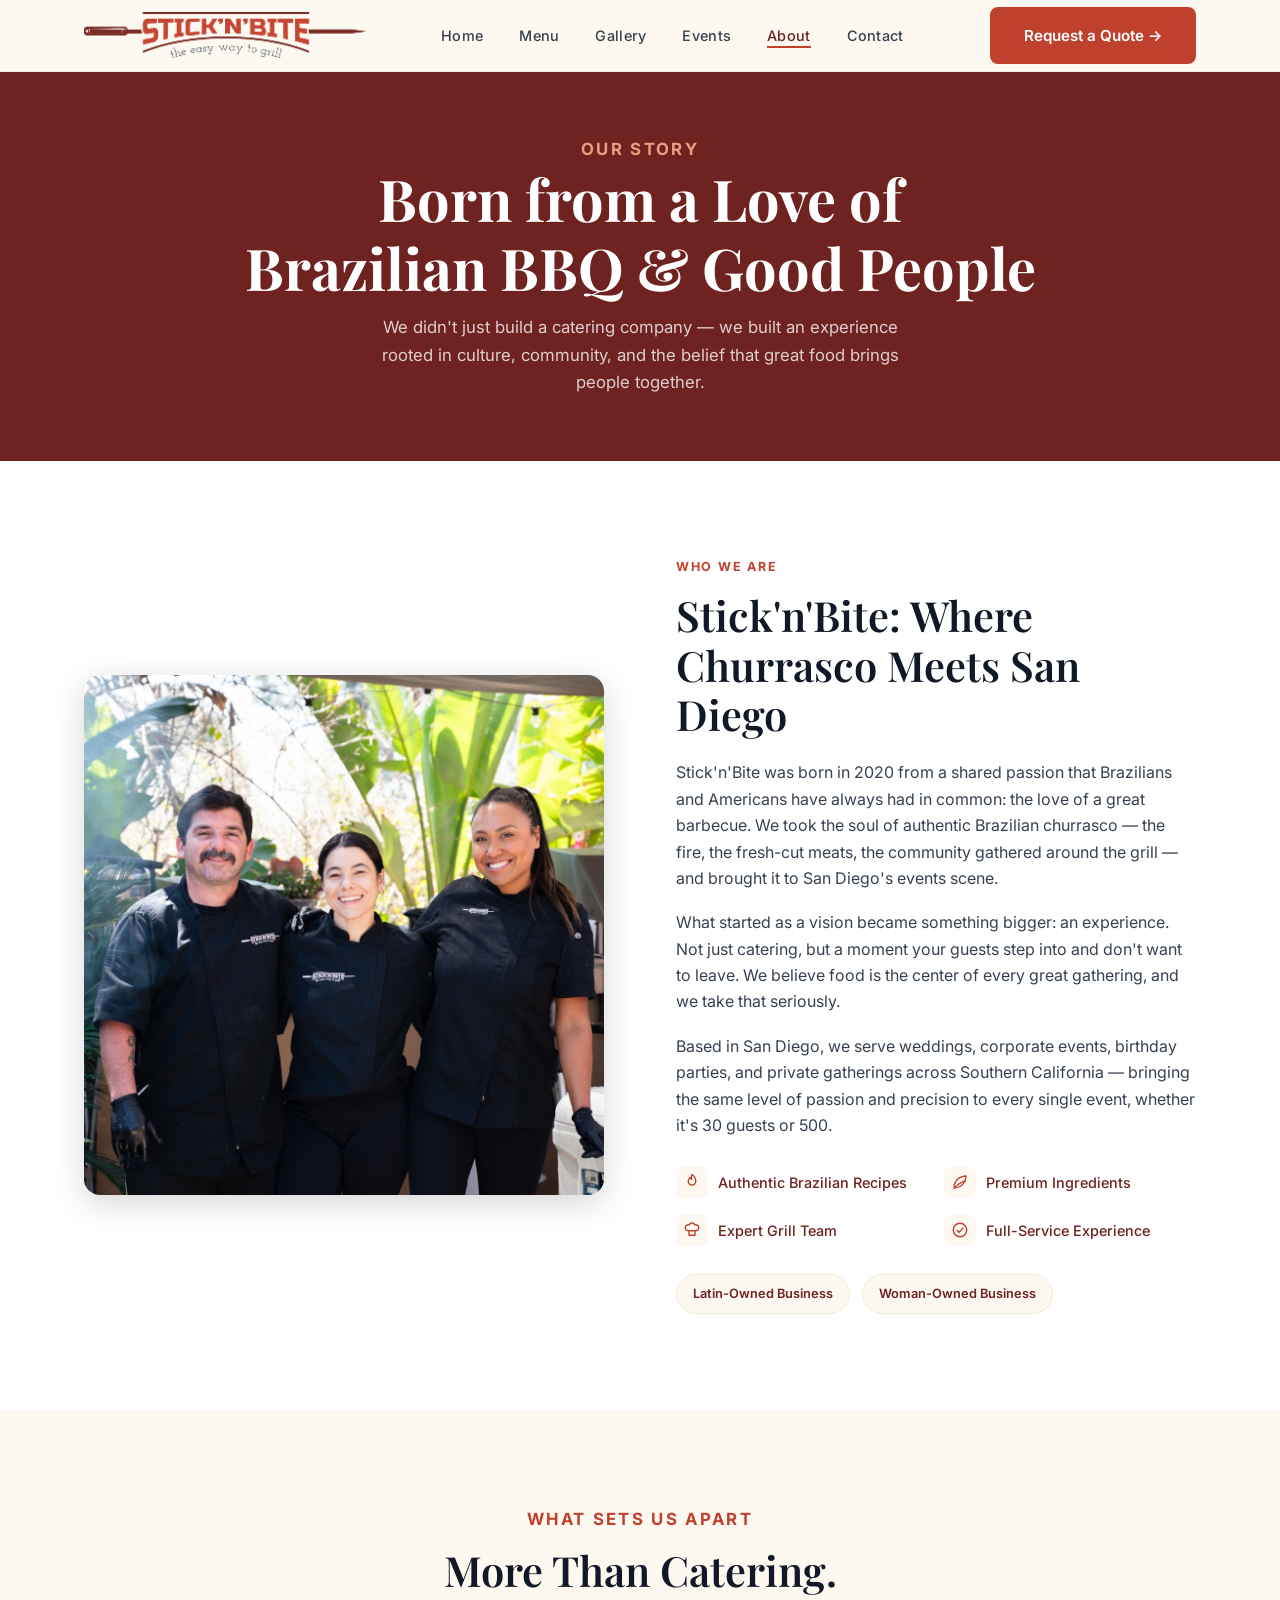
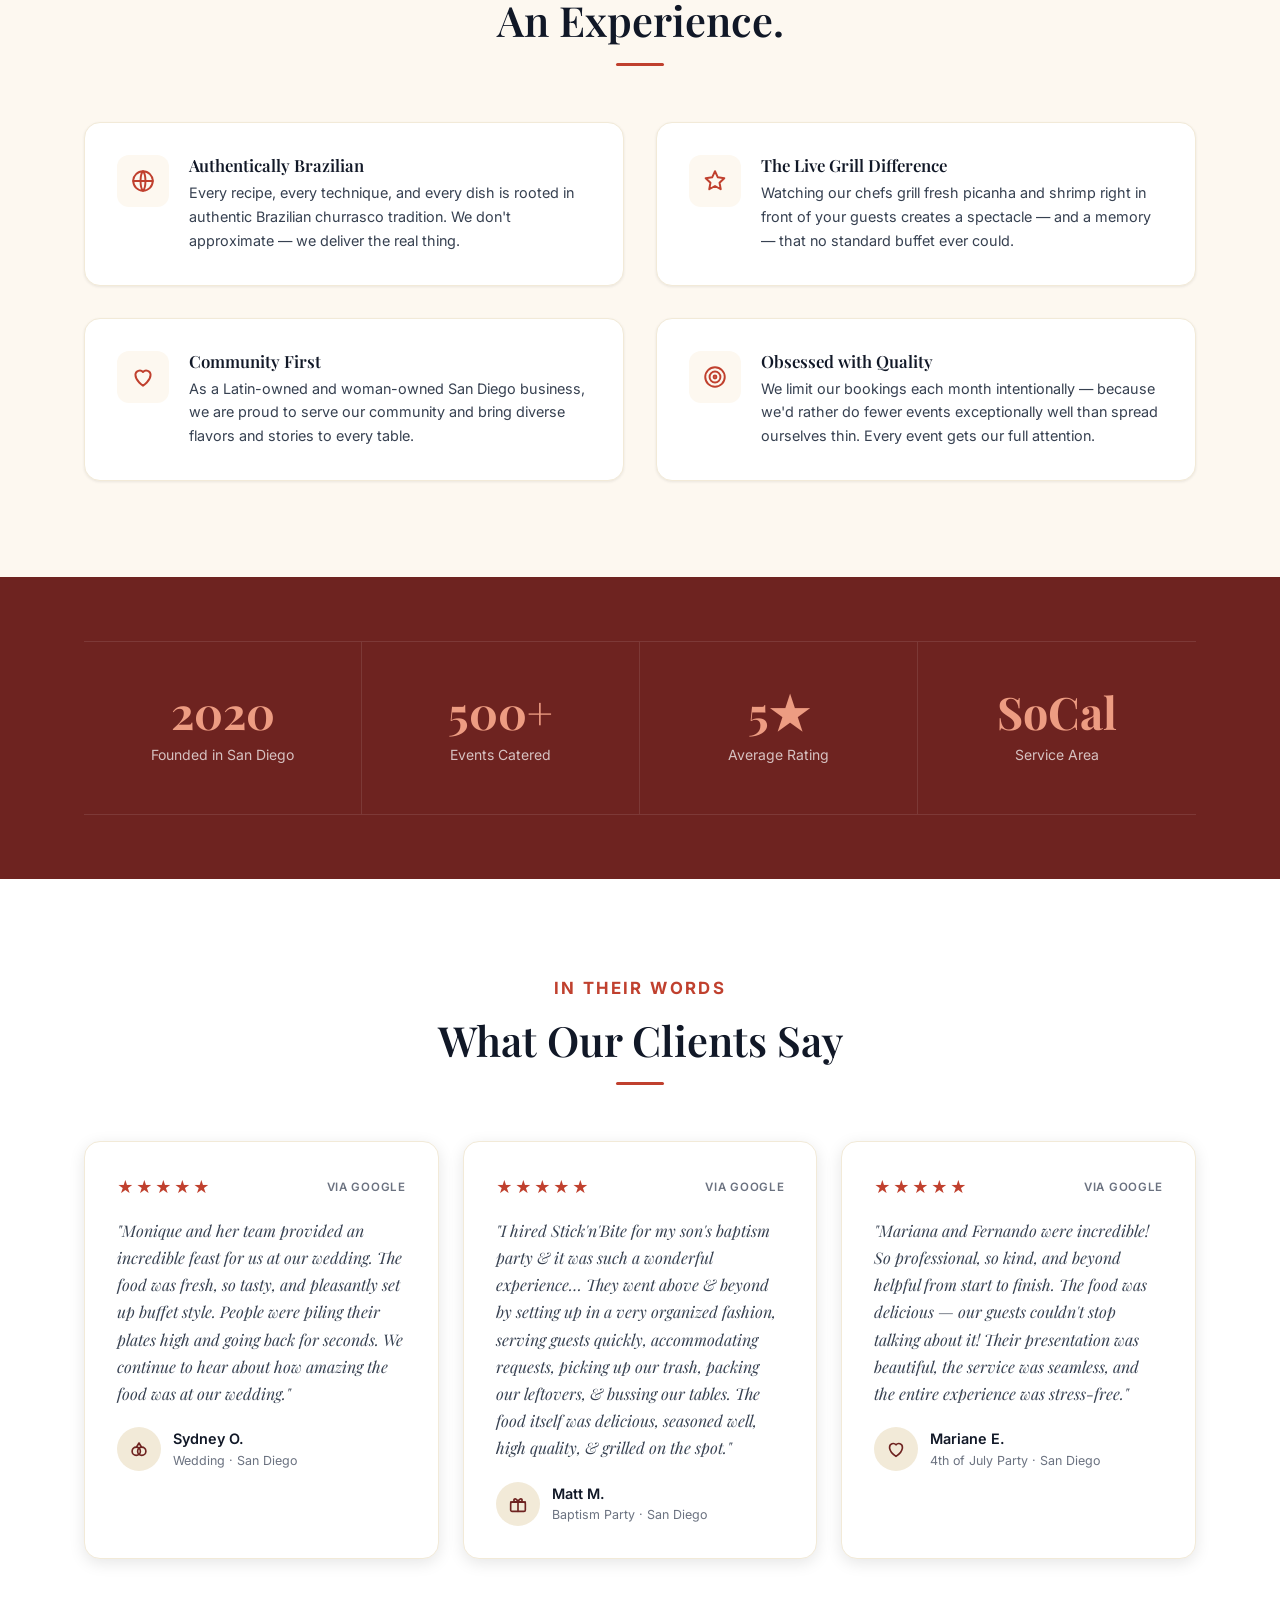
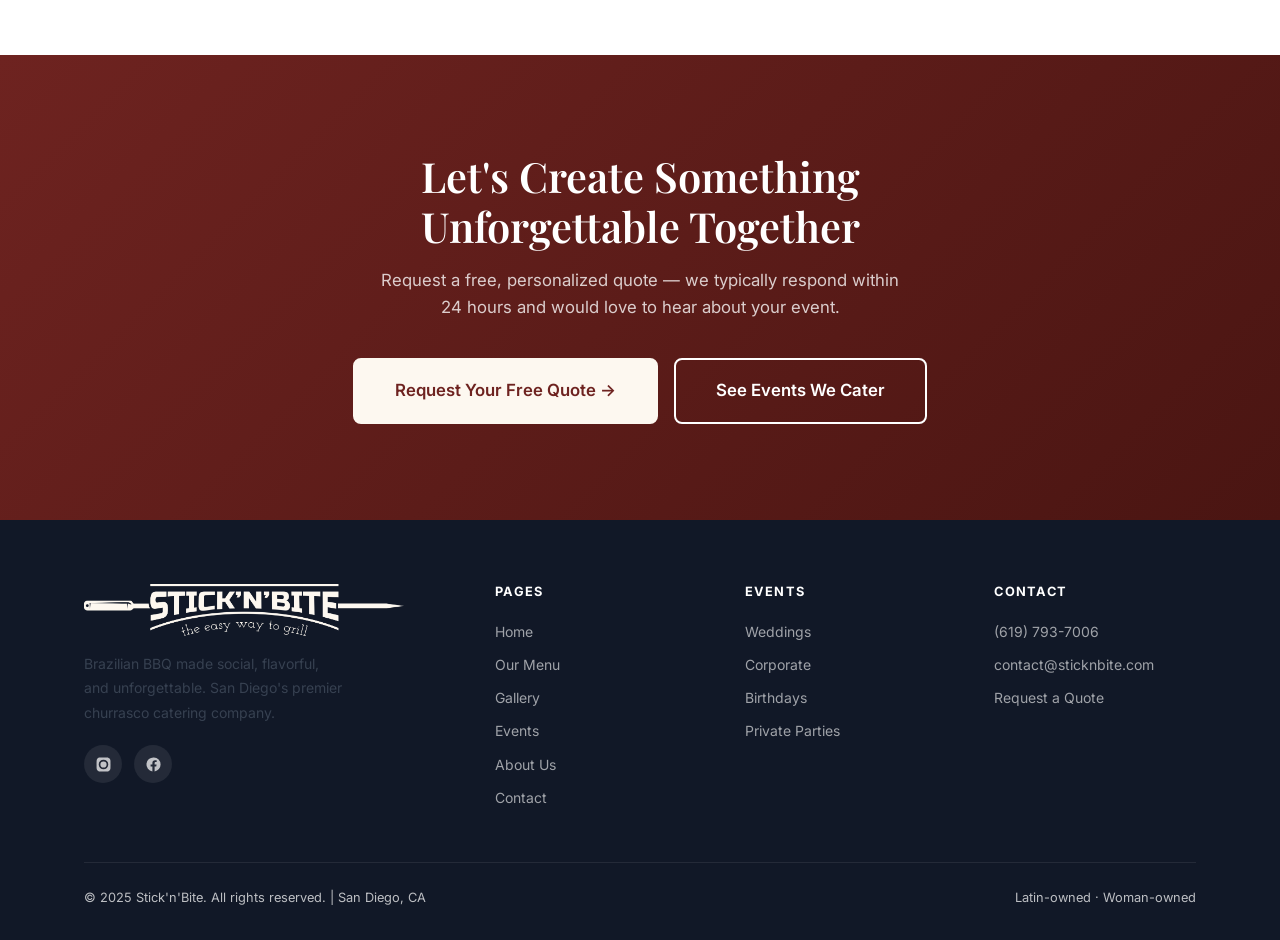
==== commit e3353321: "Conversion improvements: proof strip, pricing clarity, form friction - Add a proof strip under the h" ====
--- a/about.html
+++ b/about.html
@@ -146,7 +146,7 @@
     </div>
     <div class="testimonials-grid">
       <div class="testimonial-card">
-        <div class="testimonial-stars">★★★★★</div>
+        <div class="testimonial-stars">★★★★★<span class="testimonial-source">via Google</span></div>
         <blockquote>"Monique and her team provided an incredible feast for us at our wedding. The food was fresh, so tasty, and pleasantly set up buffet style. People were piling their plates high and going back for seconds. We continue to hear about how amazing the food was at our wedding."</blockquote>
         <div class="testimonial-author">
           <div class="testimonial-avatar"><svg class="ico" viewBox="0 0 24 24" stroke="currentColor" stroke-width="1.8" stroke-linecap="round" stroke-linejoin="round" aria-hidden="true"><circle cx="9" cy="14.5" r="4.5"/><circle cx="15" cy="14.5" r="4.5"/><path d="M9.5 9.5L12 5.5l2.5 4"/></svg></div>
@@ -154,7 +154,7 @@
         </div>
       </div>
       <div class="testimonial-card">
-        <div class="testimonial-stars">★★★★★</div>
+        <div class="testimonial-stars">★★★★★<span class="testimonial-source">via Google</span></div>
         <blockquote>"I hired Stick'n'Bite for my son's baptism party &amp; it was such a wonderful experience… They went above &amp; beyond by setting up in a very organized fashion, serving guests quickly, accommodating requests, picking up our trash, packing our leftovers, &amp; bussing our tables. The food itself was delicious, seasoned well, high quality, &amp; grilled on the spot."</blockquote>
         <div class="testimonial-author">
           <div class="testimonial-avatar"><svg class="ico" viewBox="0 0 24 24" stroke="currentColor" stroke-width="1.8" stroke-linecap="round" stroke-linejoin="round" aria-hidden="true"><rect x="4" y="10" width="16" height="10" rx="1.5"/><path d="M4 10h16M12 10v10"/><path d="M12 10C11 6 8 5.5 7.5 7.5S10 10 12 10zM12 10c1-4 4-4.5 4.5-2.5S14 10 12 10z"/></svg></div>
@@ -162,7 +162,7 @@
         </div>
       </div>
       <div class="testimonial-card">
-        <div class="testimonial-stars">★★★★★</div>
+        <div class="testimonial-stars">★★★★★<span class="testimonial-source">via Google</span></div>
         <blockquote>"Mariana and Fernando were incredible! So professional, so kind, and beyond helpful from start to finish. The food was delicious — our guests couldn't stop talking about it! Their presentation was beautiful, the service was seamless, and the entire experience was stress-free."</blockquote>
         <div class="testimonial-author">
           <div class="testimonial-avatar"><svg class="ico" viewBox="0 0 24 24" stroke="currentColor" stroke-width="1.8" stroke-linecap="round" stroke-linejoin="round" aria-hidden="true"><path d="M12 20s-7-4.4-7-10a4 4 0 0 1 7-2.6A4 4 0 0 1 19 10c0 5.6-7 10-7 10z"/></svg></div>
--- a/style.css
+++ b/style.css
@@ -571,11 +571,23 @@
   border: 1px solid var(--cream-dark);
   position: relative;
 }
+.testimonial-source {
+  font-family: var(--font-body);
+  font-size: 0.72rem;
+  font-weight: 600;
+  letter-spacing: 0.06em;
+  text-transform: uppercase;
+  color: var(--gray);
+}
 .testimonial-stars {
   color: var(--gold);
   font-size: 1rem;
   letter-spacing: 2px;
   margin-bottom: 16px;
+  display: flex;
+  align-items: center;
+  justify-content: space-between;
+  gap: 12px;
 }
 .testimonial-card blockquote {
   font-family: var(--font-display);
@@ -942,6 +954,55 @@
   transition: transform var(--transition), box-shadow var(--transition);
 }
 .ig-btn:hover { transform: translateY(-2px); box-shadow: 0 6px 20px rgba(220,39,67,0.3); }
+
+/* === PACKAGE INCLUSIONS === */
+.package-includes {
+  display: grid;
+  grid-template-columns: 2fr 1fr;
+  gap: 32px;
+  margin-top: 40px;
+  padding: 32px;
+  background: var(--white);
+  border: 1px solid var(--cream-dark);
+  border-radius: var(--radius-lg);
+}
+.package-includes-col h4 {
+  font-family: var(--font-body);
+  font-size: 0.78rem;
+  font-weight: 700;
+  letter-spacing: 0.1em;
+  text-transform: uppercase;
+  color: var(--gold);
+  margin-bottom: 10px;
+}
+.package-includes-col p { font-size: 0.925rem; margin: 0; }
+
+/* === PROOF STRIP === */
+.proof-strip {
+  background: var(--cream);
+  border-bottom: 1px solid var(--cream-dark);
+  padding: 20px 0;
+  text-align: center;
+}
+.proof-rating {
+  display: flex;
+  flex-wrap: wrap;
+  align-items: center;
+  justify-content: center;
+  gap: 10px;
+  font-size: 0.95rem;
+  color: var(--gray-dark);
+}
+.proof-stars { color: var(--gold); letter-spacing: 2px; font-size: 1.05rem; }
+.proof-rating strong { color: var(--green-dark); font-weight: 700; }
+.proof-sep { color: var(--gray); }
+.proof-quote {
+  margin: 8px 0 0;
+  font-size: 0.95rem;
+  font-style: italic;
+  color: var(--gray-dark);
+}
+.proof-quote cite { font-style: normal; font-weight: 600; color: var(--green-dark); }
 
 /* === GALLERY === */
 .gallery-filters {
@@ -1101,6 +1162,7 @@
   .feature-item:last-child { border-bottom: none; }
   .menu-preview-grid  { grid-template-columns: 1fr; }
   .menu-items-grid    { grid-template-columns: 1fr; }
+  .package-includes   { grid-template-columns: 1fr; gap: 24px; padding: 24px; }
   .events-grid        { grid-template-columns: 1fr; }
   .about-pillars      { grid-template-columns: 1fr; }
   .stats-row          { grid-template-columns: 1fr 1fr; }
@@ -1115,6 +1177,9 @@
 @media (max-width: 480px) {
   h1 { font-size: 2rem; }
   h2 { font-size: 1.6rem; }
+  .proof-rating { font-size: 0.85rem; gap: 7px; }
+  .proof-quote  { font-size: 0.85rem; }
+  .proof-sep    { display: none; }
   .gallery-grid    { column-gap: 10px; }
   .gallery-item    { margin-bottom: 10px; }
   .gallery-filters { gap: 8px; }
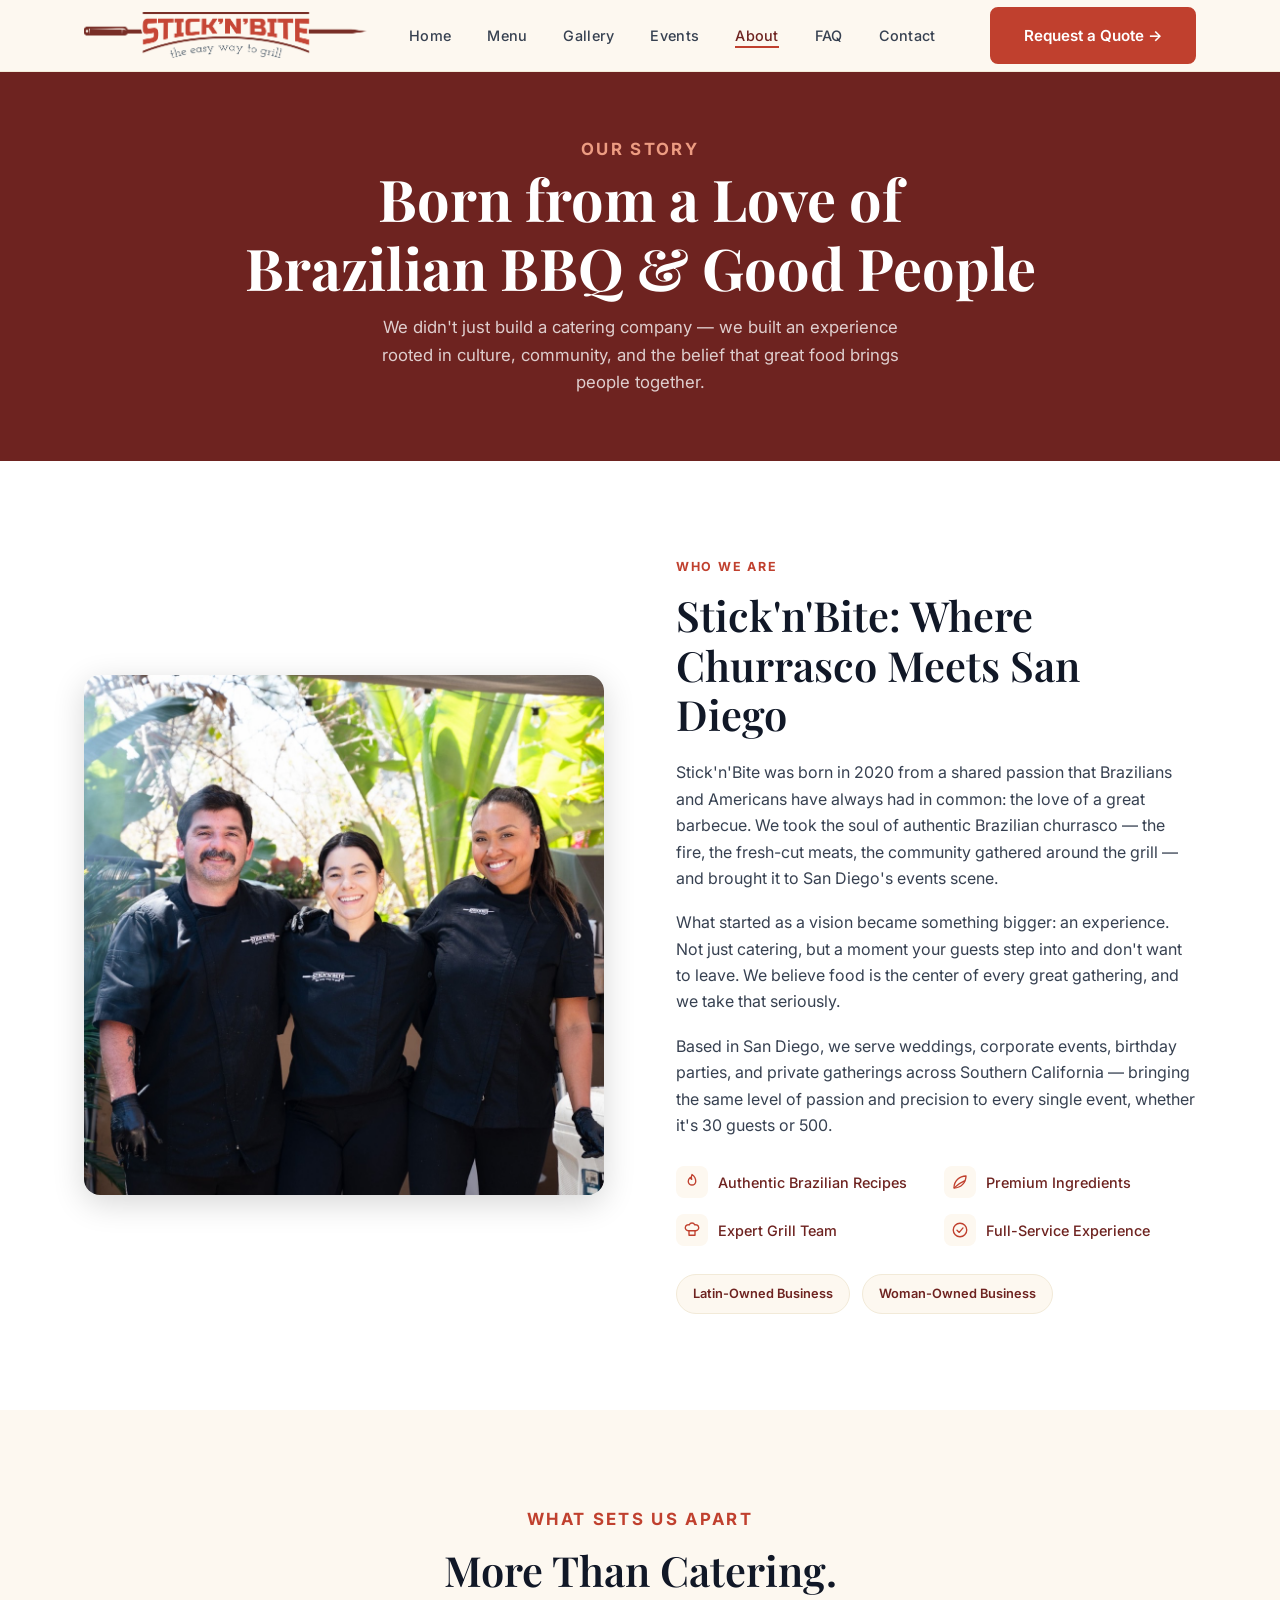
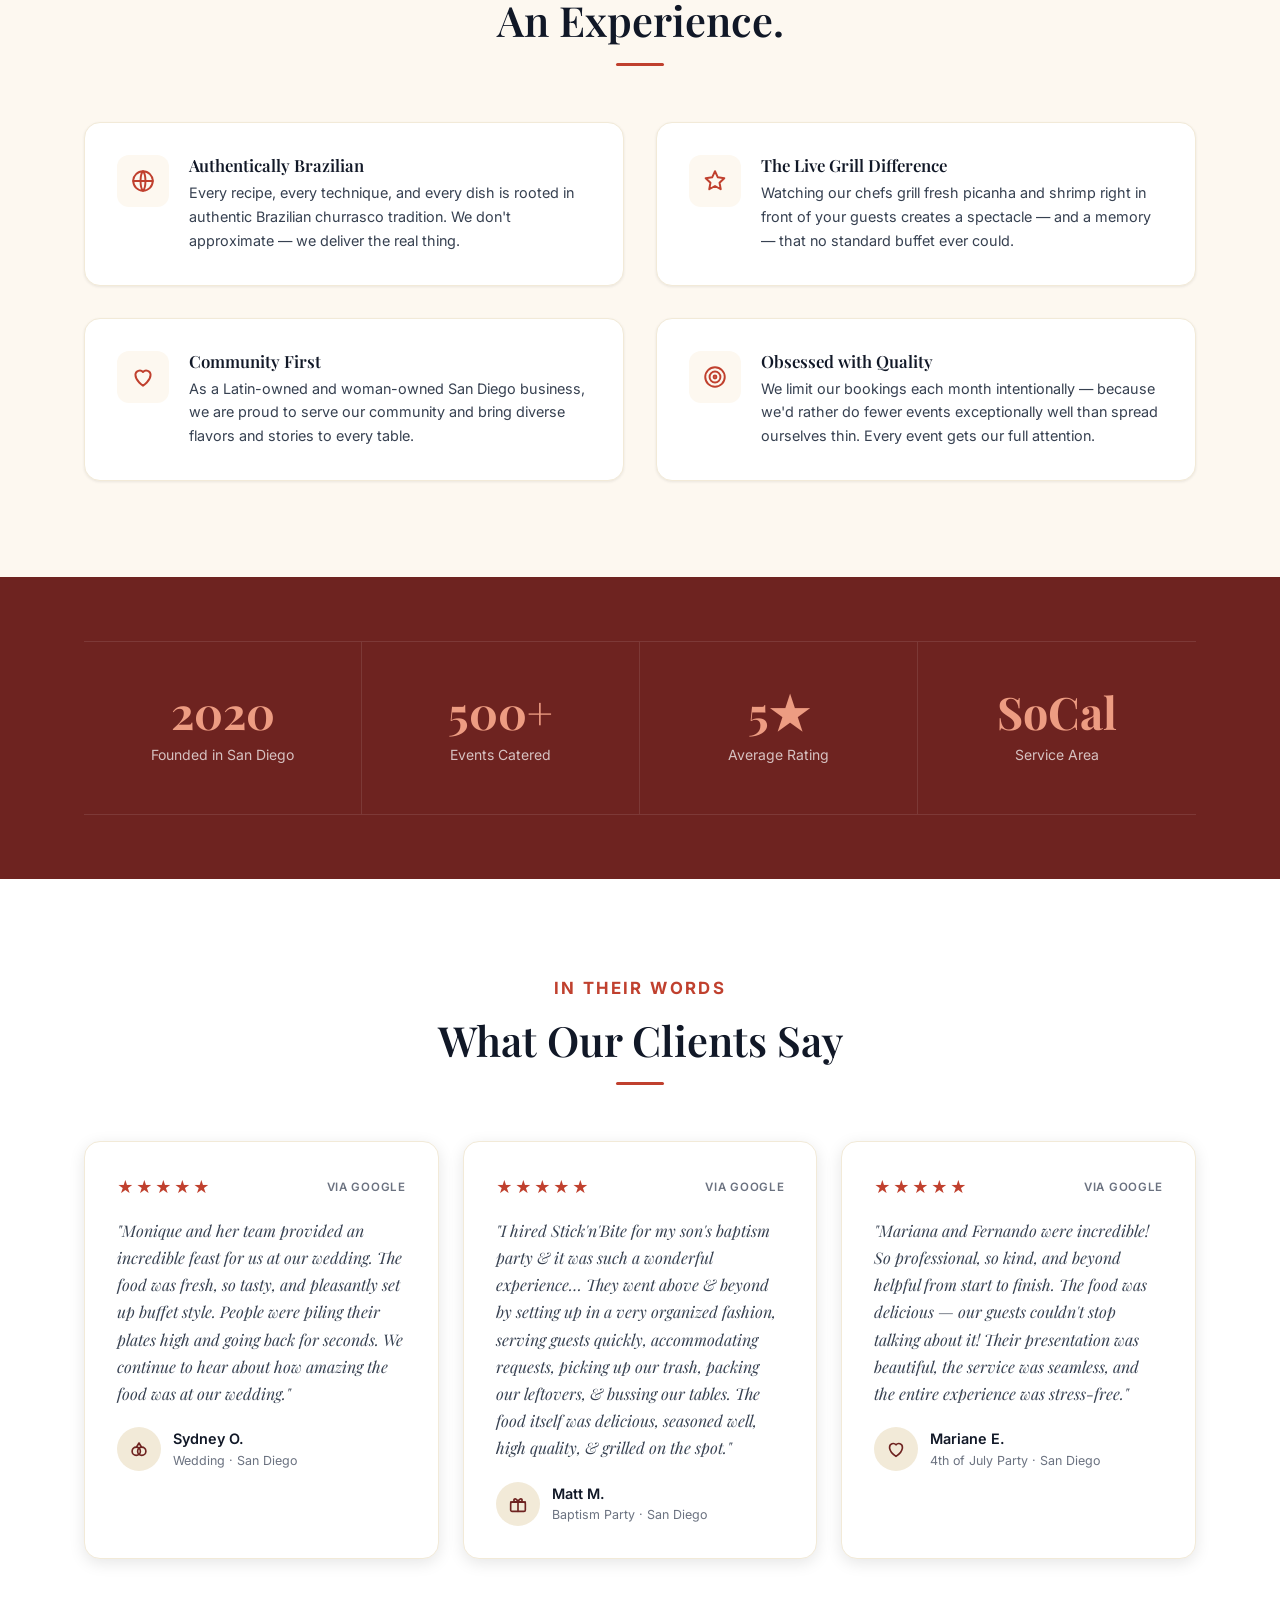
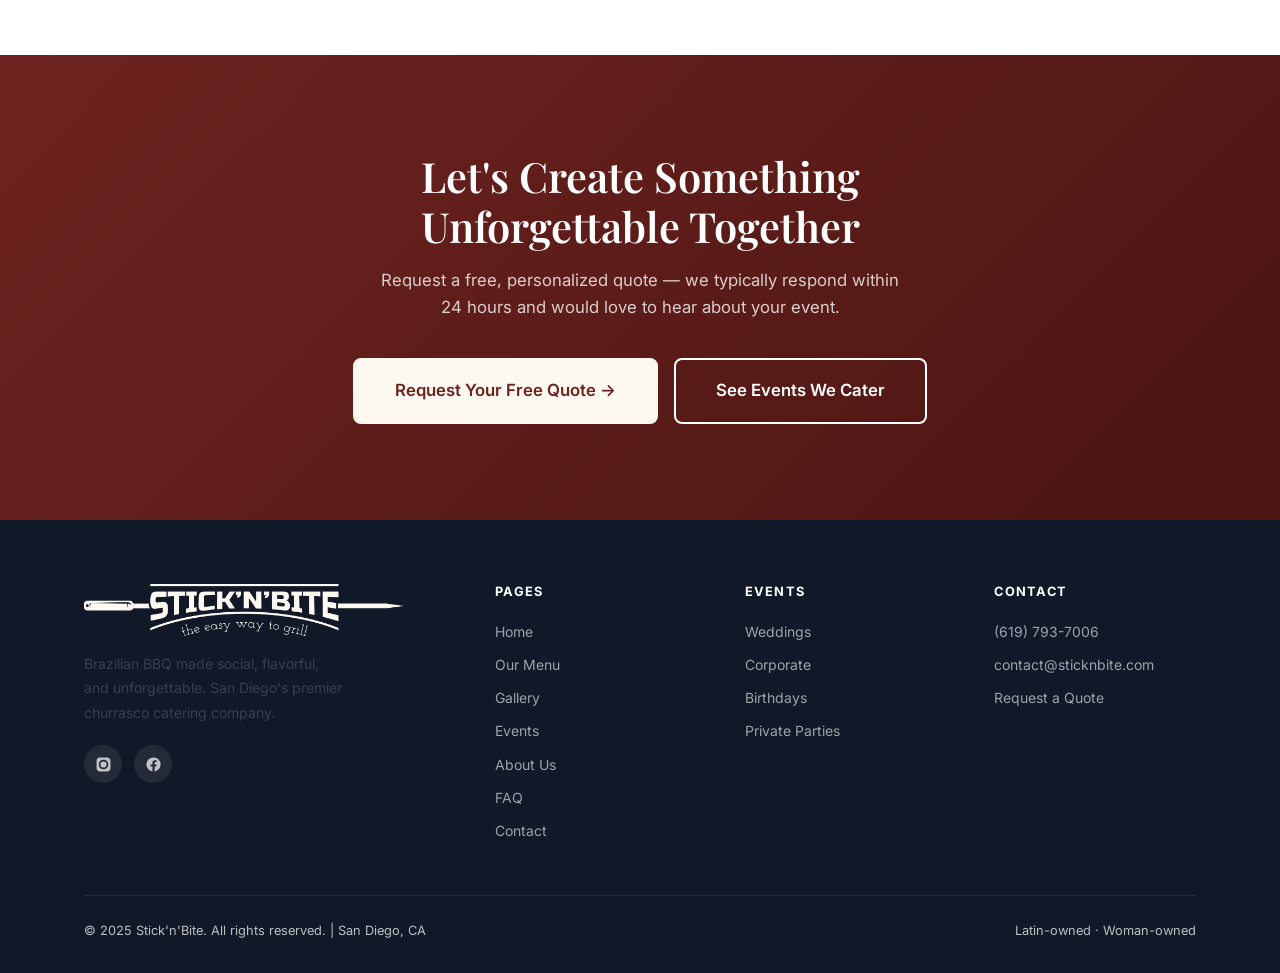
==== commit c19ef767: "Add FAQ link to nav, mobile menu and footer The 8-question FAQ sits below the quote form on the cont" ====
--- a/about.html
+++ b/about.html
@@ -23,6 +23,7 @@
       <li><a href="gallery.html">Gallery</a></li>
       <li><a href="events.html">Events</a></li>
       <li><a href="about.html">About</a></li>
+      <li><a href="contact.html#faq">FAQ</a></li>
       <li><a href="contact.html">Contact</a></li>
     </ul>
     <a class="btn btn-primary nav-cta" href="contact.html">Request a Quote →</a>
@@ -31,7 +32,7 @@
 </nav>
 <div class="mobile-nav">
   <a href="index.html">Home</a><a href="menu.html">Menu</a><a href="gallery.html">Gallery</a><a href="events.html">Events</a>
-  <a href="about.html">About Us</a><a href="contact.html">Contact</a>
+  <a href="about.html">About Us</a><a href="contact.html#faq">FAQ</a><a href="contact.html">Contact</a>
   <a class="btn btn-primary" href="contact.html">Request a Quote →</a>
 </div>
 
@@ -198,7 +199,7 @@
       <div class="footer-col">
         <h4>Pages</h4>
         <a href="index.html">Home</a><a href="menu.html">Our Menu</a><a href="gallery.html">Gallery</a>
-        <a href="events.html">Events</a><a href="about.html">About Us</a><a href="contact.html">Contact</a>
+        <a href="events.html">Events</a><a href="about.html">About Us</a><a href="contact.html#faq">FAQ</a><a href="contact.html">Contact</a>
       </div>
       <div class="footer-col">
         <h4>Events</h4>
@@ -218,6 +219,12 @@
     </div>
   </div>
 </footer>
+<!-- Sticky mobile CTA -->
+<div class="mobile-cta-bar">
+  <a class="btn btn-primary" href="contact.html">Request a Quote</a>
+  <a class="btn btn-outline-dark" href="tel:6197937006"><svg class="ico" viewBox="0 0 24 24" stroke="currentColor" stroke-width="1.9" stroke-linecap="round" stroke-linejoin="round" fill="none" aria-hidden="true"><path d="M5 4h3.2l1.8 4.6-2 1.2a11 11 0 0 0 5.2 5.2l1.2-2 4.6 1.8V19a2 2 0 0 1-2.2 2A16.5 16.5 0 0 1 3 6.2 2 2 0 0 1 5 4z"/></svg>Call Us</a>
+</div>
+
 <script src="main.js"></script>
 </body>
 </html>
--- a/style.css
+++ b/style.css
@@ -955,6 +955,58 @@
 }
 .ig-btn:hover { transform: translateY(-2px); box-shadow: 0 6px 20px rgba(220,39,67,0.3); }
 
+/* === MOBILE STICKY CTA BAR === */
+.mobile-cta-bar { display: none; }
+
+/* Anchor targets clear the fixed nav when jumped to */
+#faq, #quoteForm { scroll-margin-top: calc(var(--nav-h) + 20px); }
+
+/* === ADD-ONS === */
+.addons {
+  display: grid;
+  grid-template-columns: 300px 1fr;
+  gap: 36px;
+  align-items: center;
+  margin-top: 20px;
+  padding: 28px;
+  background: var(--cream);
+  border: 1px solid var(--cream-dark);
+  border-radius: var(--radius-lg);
+}
+.addons-media img {
+  width: 100%;
+  height: 360px;
+  object-fit: cover;
+  border-radius: var(--radius);
+  box-shadow: var(--shadow-sm);
+}
+.addons-body .display-tag { display: block; margin-bottom: 8px; }
+.addons-body h3 { color: var(--green-dark); margin-bottom: 6px; }
+.addons-body > p  { font-size: 0.925rem; margin-bottom: 18px; }
+.addons-list {
+  display: grid;
+  grid-template-columns: repeat(2, 1fr);
+  column-gap: 32px;
+}
+.addons-list li {
+  padding: 9px 0;
+  border-bottom: 1px solid var(--cream-dark);
+  font-size: 0.925rem;
+  color: var(--gray-dark);
+  display: flex;
+  gap: 10px;
+  align-items: center;
+}
+.addons-list li::before {
+  content: '✓';
+  color: var(--gold);
+  font-weight: 700;
+  flex-shrink: 0;
+}
+
+/* === STICKY MOBILE CTA BAR === */
+.mobile-cta-bar { display: none; }
+
 /* === PACKAGE INCLUSIONS === */
 .package-includes {
   display: grid;
@@ -1163,6 +1215,9 @@
   .menu-preview-grid  { grid-template-columns: 1fr; }
   .menu-items-grid    { grid-template-columns: 1fr; }
   .package-includes   { grid-template-columns: 1fr; gap: 24px; padding: 24px; }
+  .addons             { grid-template-columns: 1fr; gap: 22px; padding: 22px; }
+  .addons-media img   { height: 240px; }
+  .addons-list        { grid-template-columns: 1fr; }
   .events-grid        { grid-template-columns: 1fr; }
   .about-pillars      { grid-template-columns: 1fr; }
   .stats-row          { grid-template-columns: 1fr 1fr; }
@@ -1172,6 +1227,32 @@
   .quote-form         { padding: 28px 20px; }
   .footer-bottom      { flex-direction: column; text-align: center; }
   .why-card           { flex-direction: column; }
+
+  /* Persistent quote + call actions, since .nav-cta is hidden on mobile */
+  .mobile-cta-bar {
+    display: grid;
+    grid-template-columns: 1fr 1fr;
+    gap: 10px;
+    position: fixed;
+    left: 0; right: 0; bottom: 0;
+    z-index: 998;
+    padding: 10px 14px;
+    padding-bottom: calc(10px + env(safe-area-inset-bottom, 0px));
+    background: rgba(253,248,240,0.97);
+    backdrop-filter: blur(10px);
+    border-top: 1px solid var(--cream-dark);
+    box-shadow: 0 -2px 14px rgba(0,0,0,0.10);
+  }
+  .mobile-cta-bar .btn {
+    width: 100%;
+    justify-content: center;
+    padding: 13px 8px;
+    font-size: 0.9rem;
+    gap: 6px;
+  }
+  .mobile-cta-bar svg.ico { width: 16px; height: 16px; }
+  /* keep the footer clear of the fixed bar */
+  body { padding-bottom: 74px; }
 }
 
 @media (max-width: 480px) {
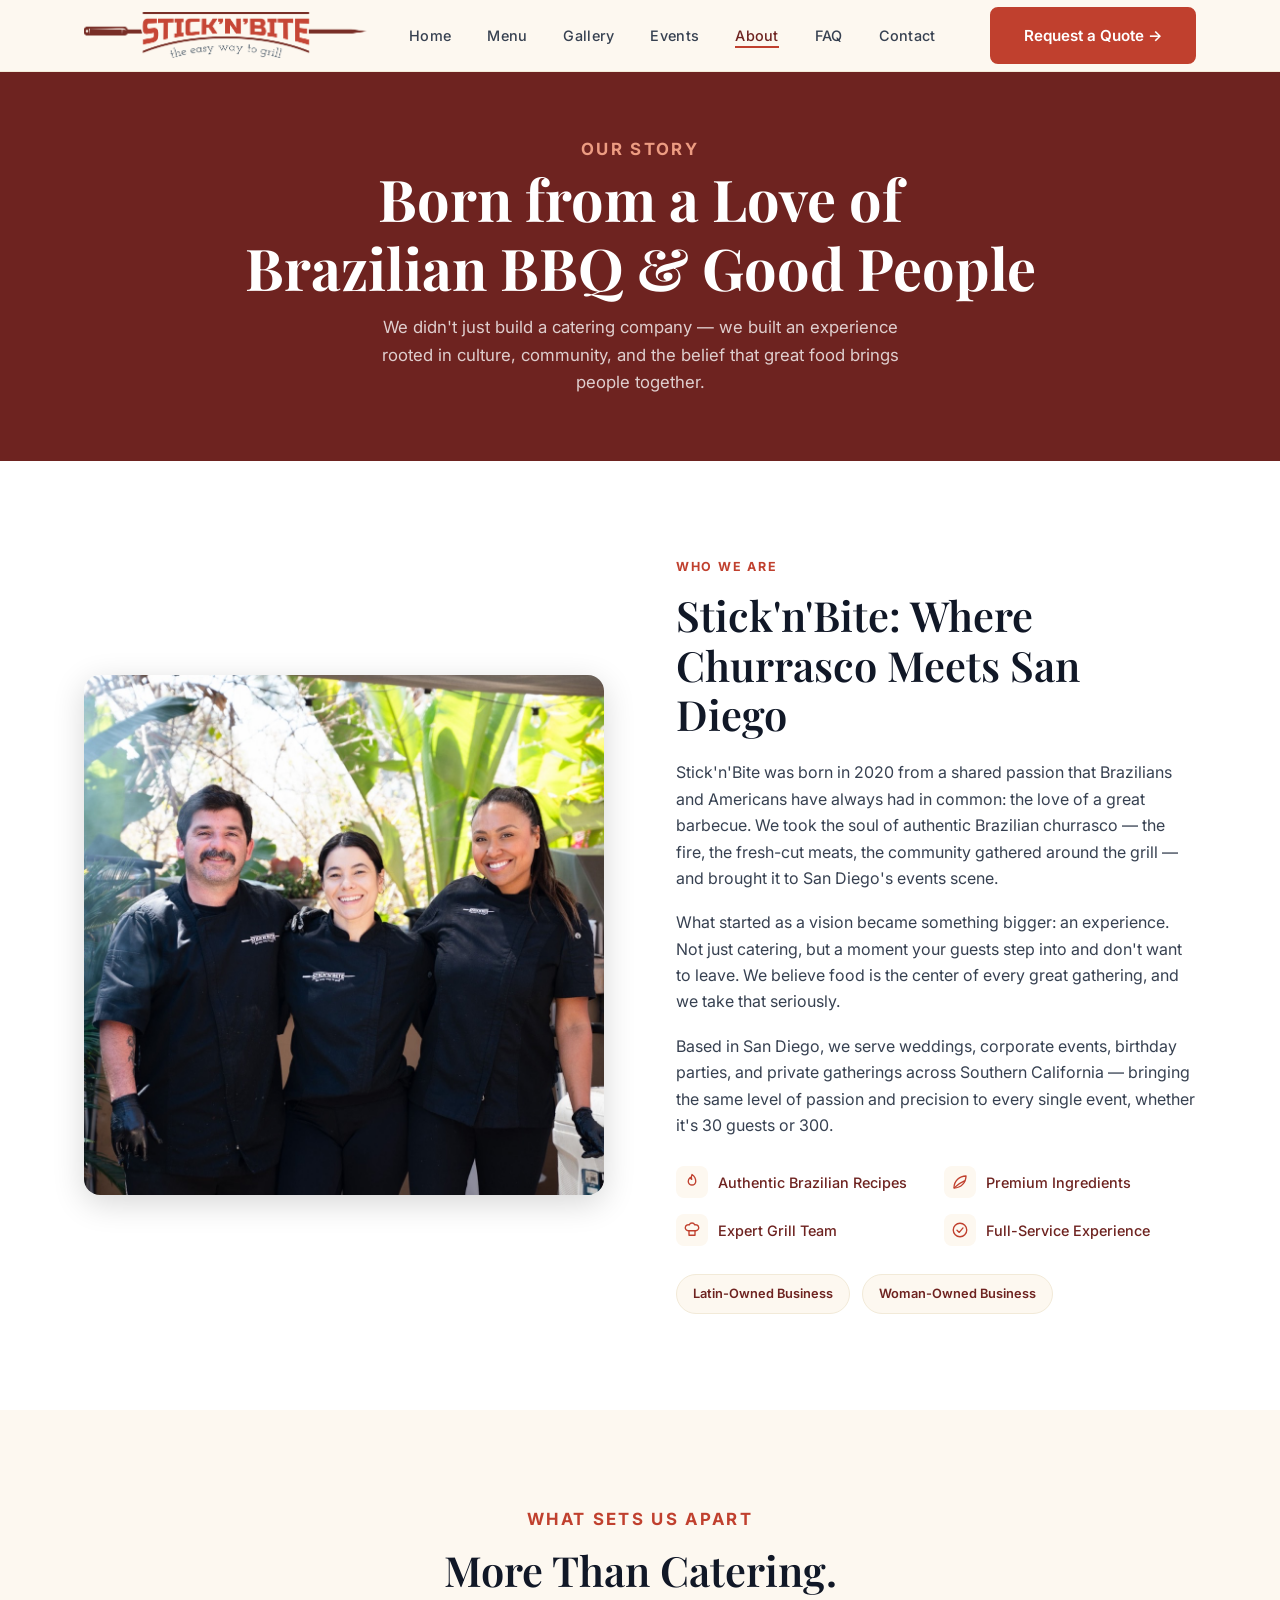
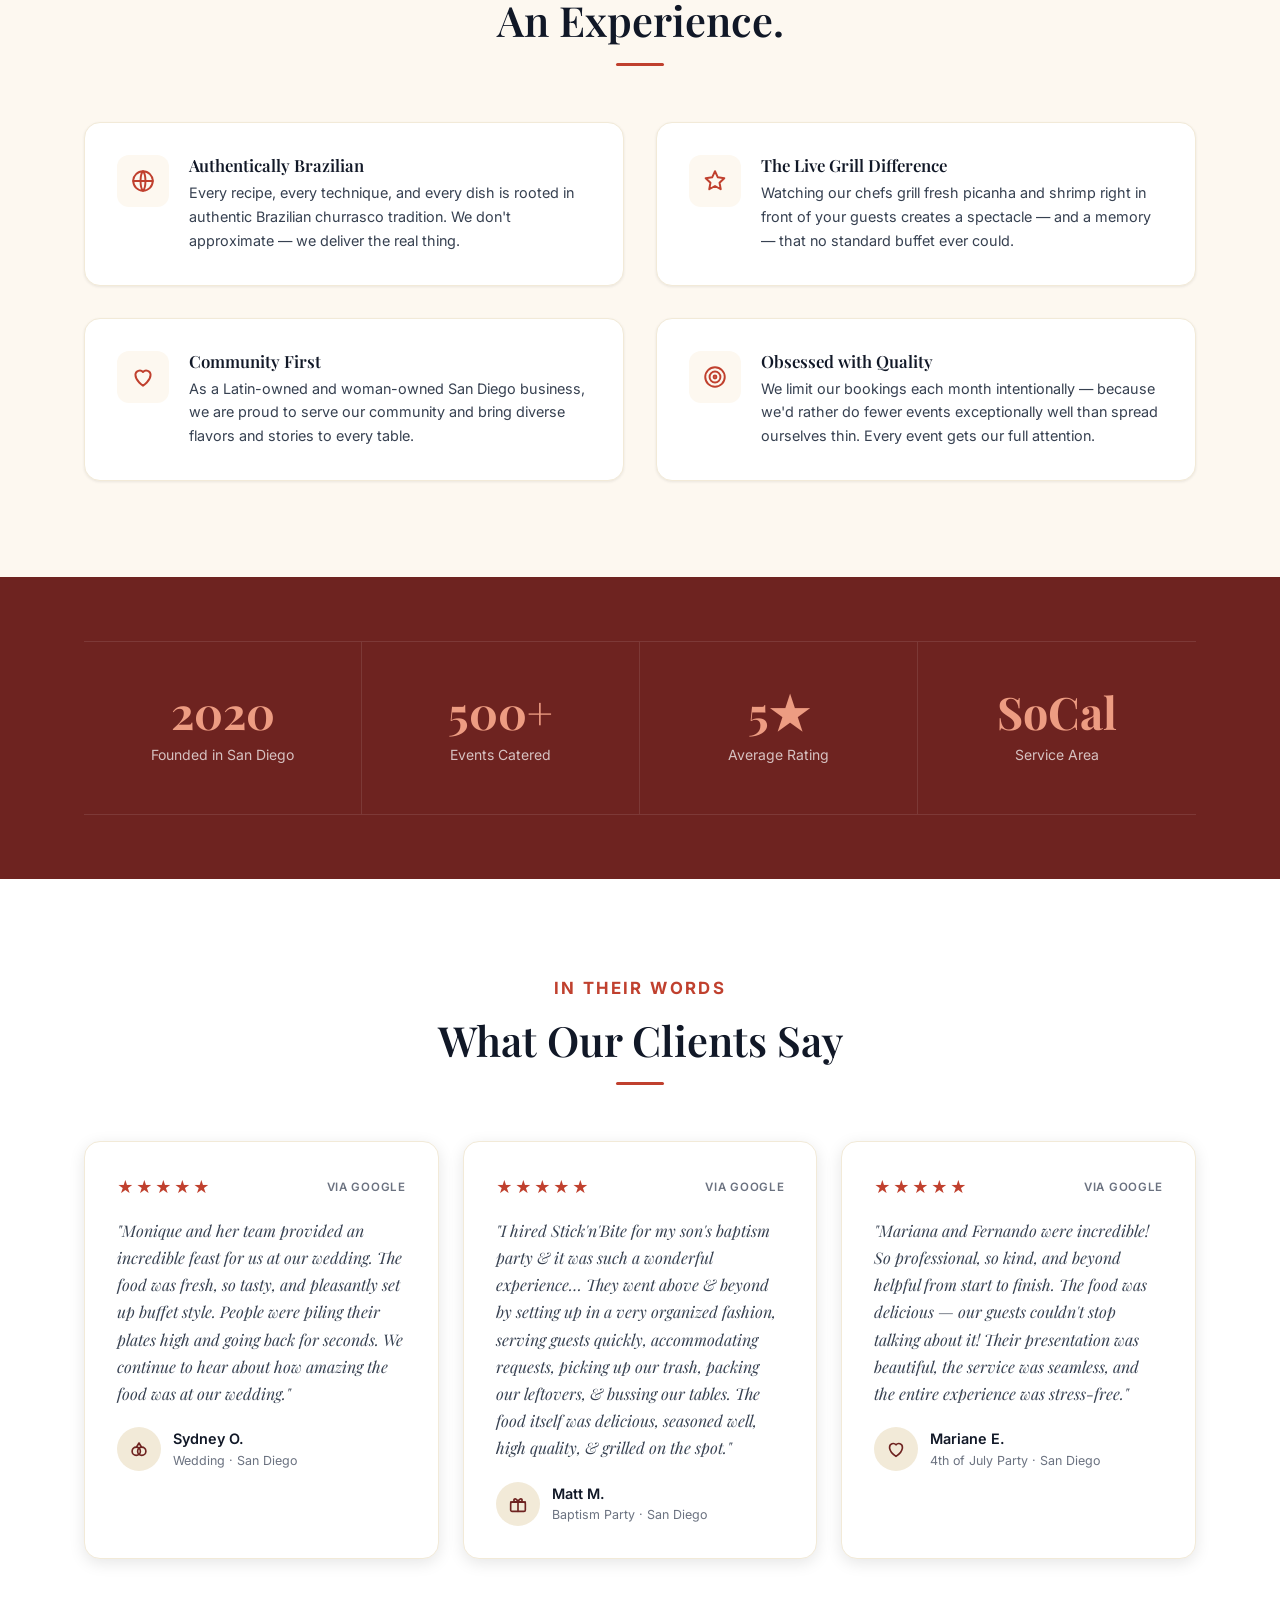
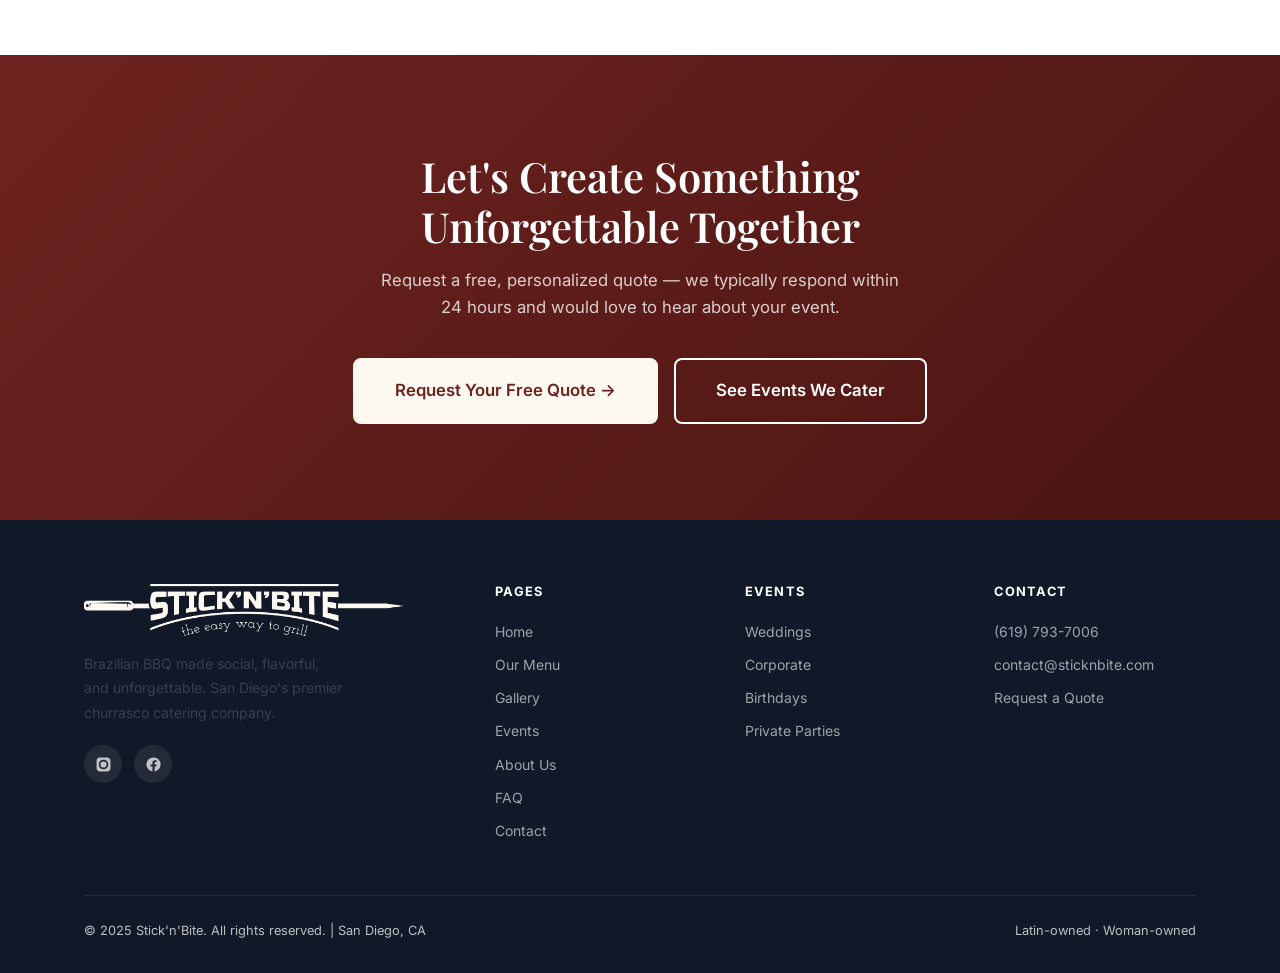
==== commit bf9f0691: "Change stated event capacity from 500 to 300 guests We have not catered an event above 250, so adver" ====
--- a/about.html
+++ b/about.html
@@ -56,7 +56,7 @@
         <h2>Stick'n'Bite: Where Churrasco Meets San Diego</h2>
         <p>Stick'n'Bite was born in 2020 from a shared passion that Brazilians and Americans have always had in common: the love of a great barbecue. We took the soul of authentic Brazilian churrasco — the fire, the fresh-cut meats, the community gathered around the grill — and brought it to San Diego's events scene.</p>
         <p>What started as a vision became something bigger: an experience. Not just catering, but a moment your guests step into and don't want to leave. We believe food is the center of every great gathering, and we take that seriously.</p>
-        <p>Based in San Diego, we serve weddings, corporate events, birthday parties, and private gatherings across Southern California — bringing the same level of passion and precision to every single event, whether it's 30 guests or 500.</p>
+        <p>Based in San Diego, we serve weddings, corporate events, birthday parties, and private gatherings across Southern California — bringing the same level of passion and precision to every single event, whether it's 30 guests or 300.</p>
         <div class="about-pillars">
           <div class="about-pillar"><div class="about-pillar-icon"><svg class="ico" viewBox="0 0 24 24" stroke="currentColor" stroke-width="1.8" stroke-linecap="round" stroke-linejoin="round" aria-hidden="true"><path d="M12 2s5 3.5 5 9a5 5 0 0 1-10 0c0-2 1-3.6 2.6-5 .3 1.3 1 2 2 2.5C11 6.6 11 4 12 2z"/></svg></div> Authentic Brazilian Recipes</div>
           <div class="about-pillar"><div class="about-pillar-icon"><svg class="ico" viewBox="0 0 24 24" stroke="currentColor" stroke-width="1.8" stroke-linecap="round" stroke-linejoin="round" aria-hidden="true"><path d="M4 20C4 10.5 11.5 4 20 4c0 8.5-6.5 16-16 16z"/><path d="M4.5 19.5C8.5 15.5 12 13 18 10.5"/></svg></div> Premium Ingredients</div>
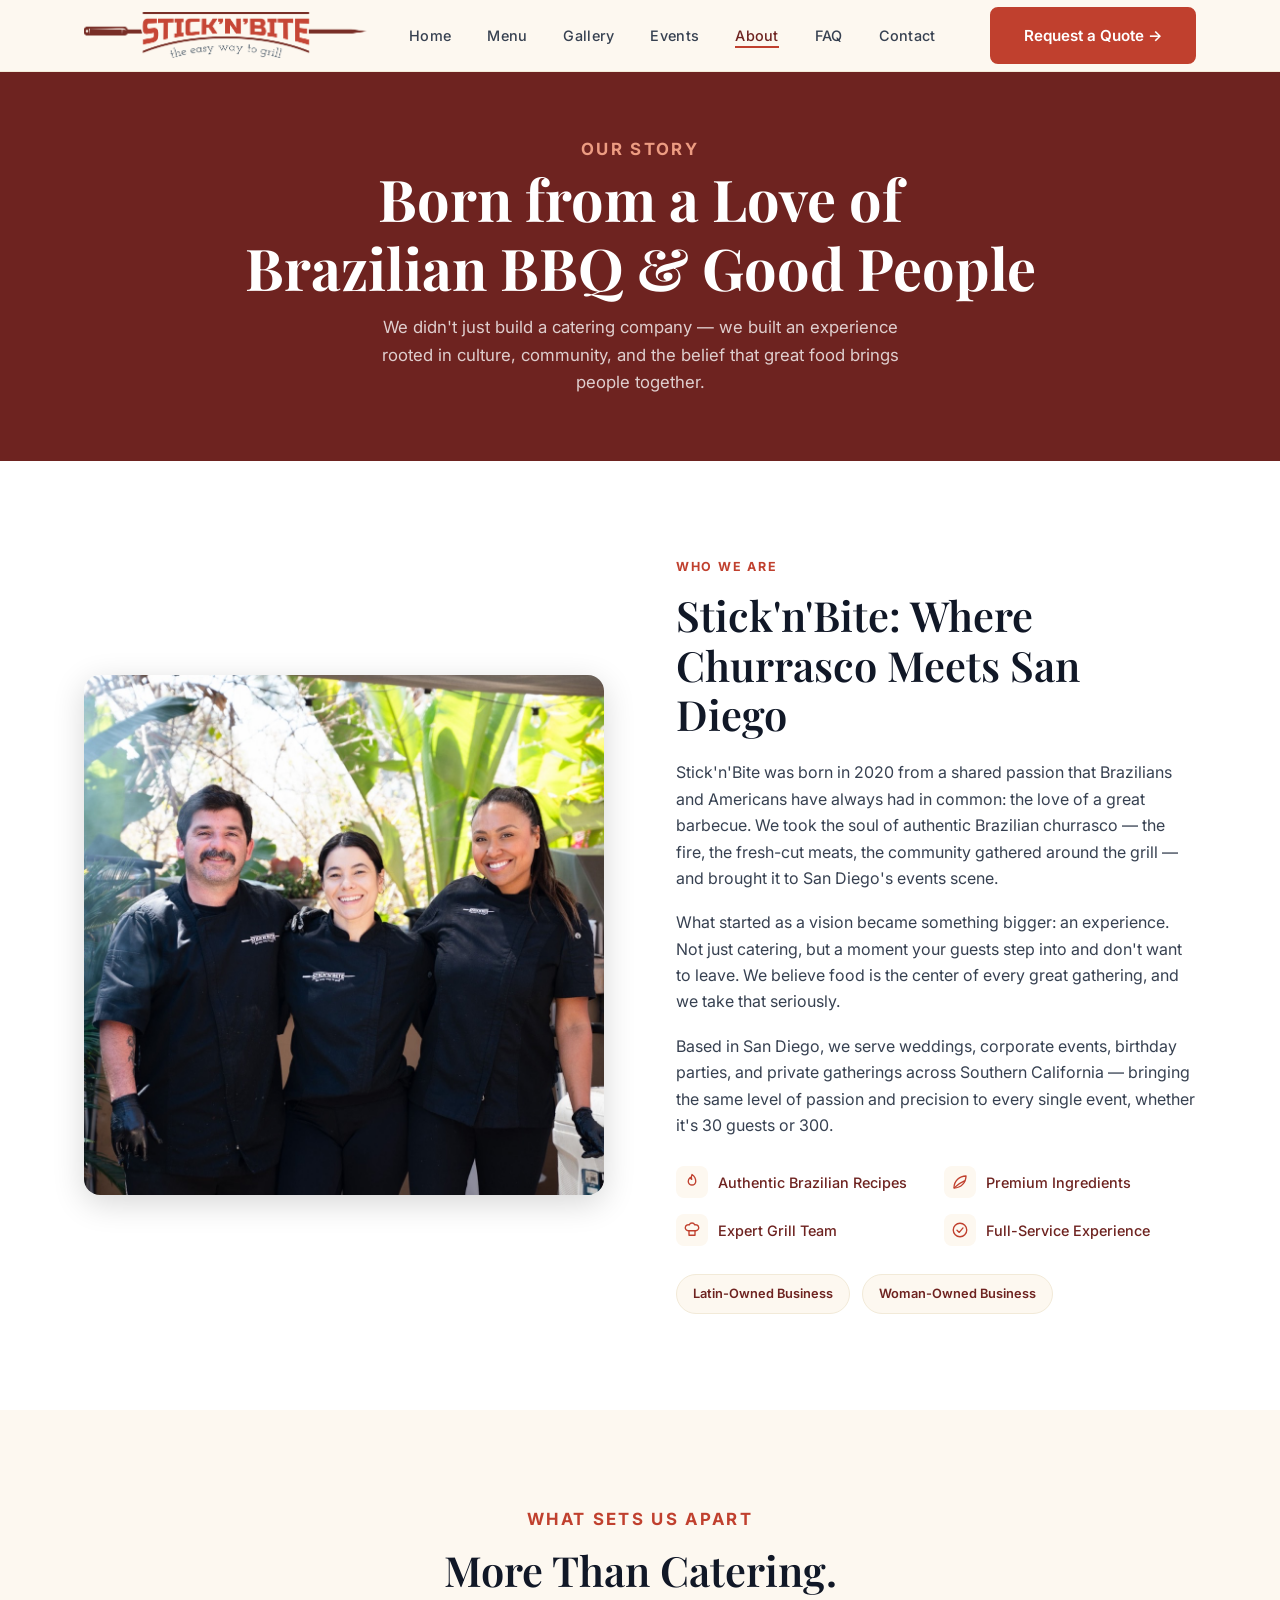
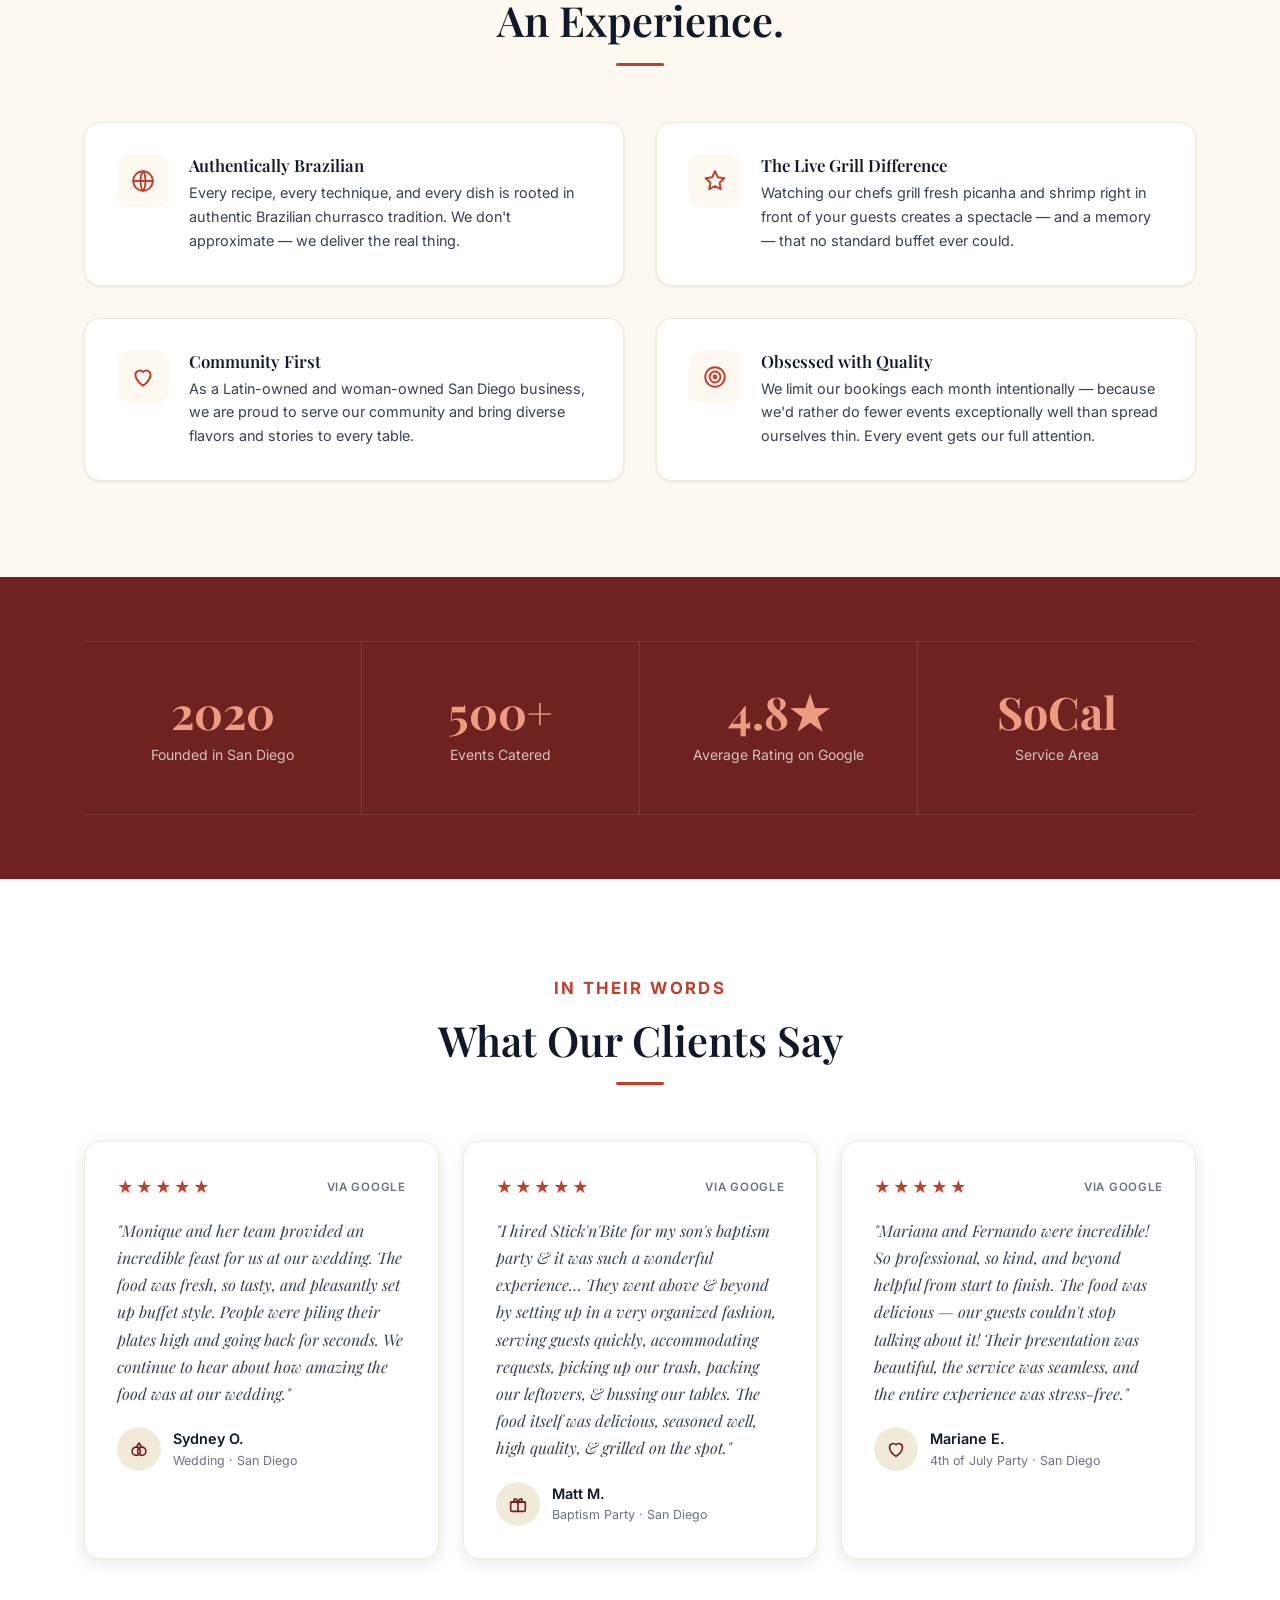
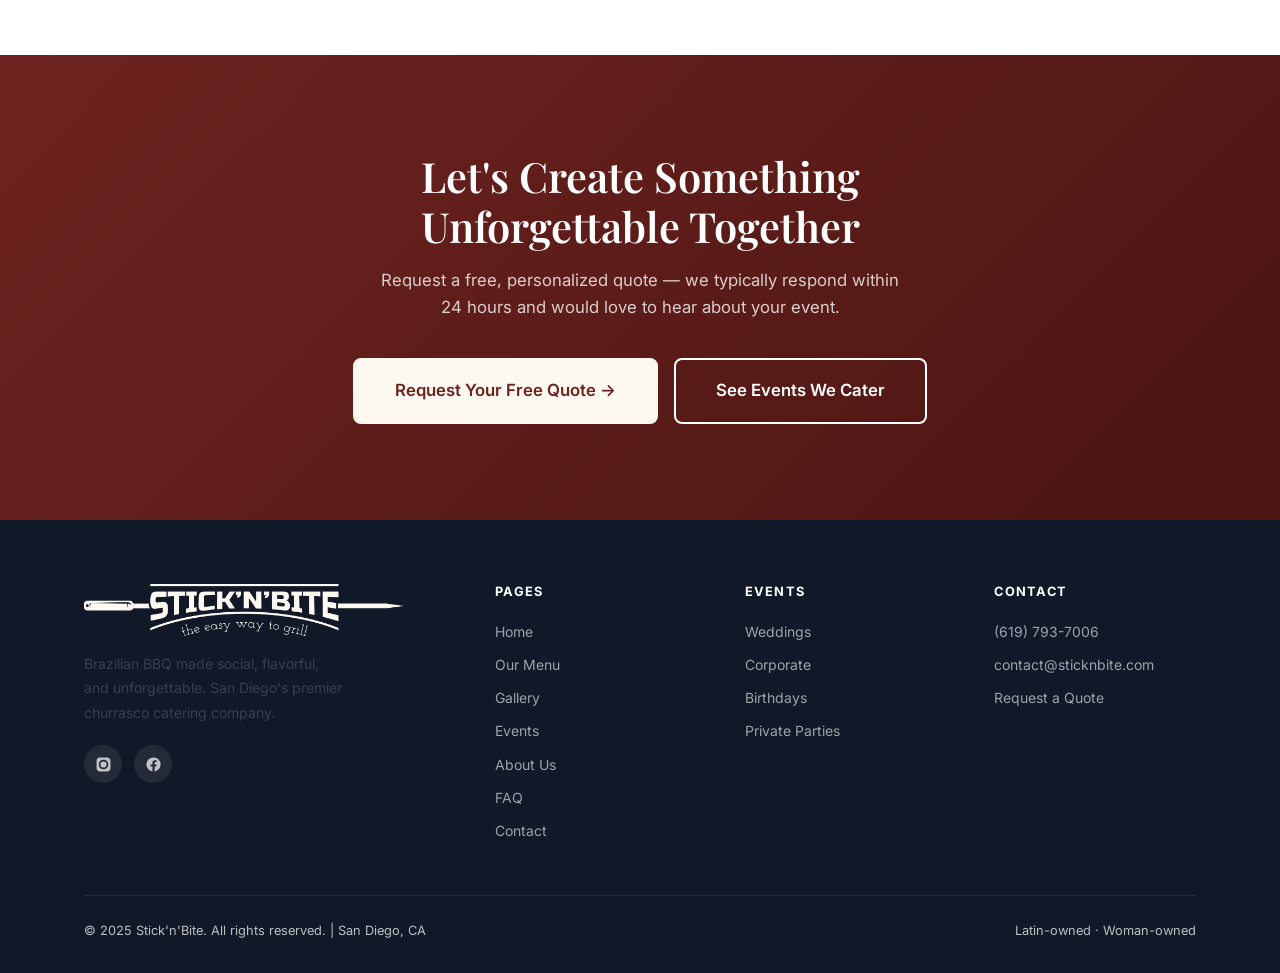
==== commit 5e8a291d: "Correct average rating from 5 stars to 4.8 Our actual Google rating is 4.8, and the homepage proof s" ====
--- a/about.html
+++ b/about.html
@@ -126,8 +126,8 @@
         <div class="stat-label">Events Catered</div>
       </div>
       <div class="stat-item">
-        <div class="stat-number">5★</div>
-        <div class="stat-label">Average Rating</div>
+        <div class="stat-number">4.8★</div>
+        <div class="stat-label">Average Rating on Google</div>
       </div>
       <div class="stat-item">
         <div class="stat-number">SoCal</div>
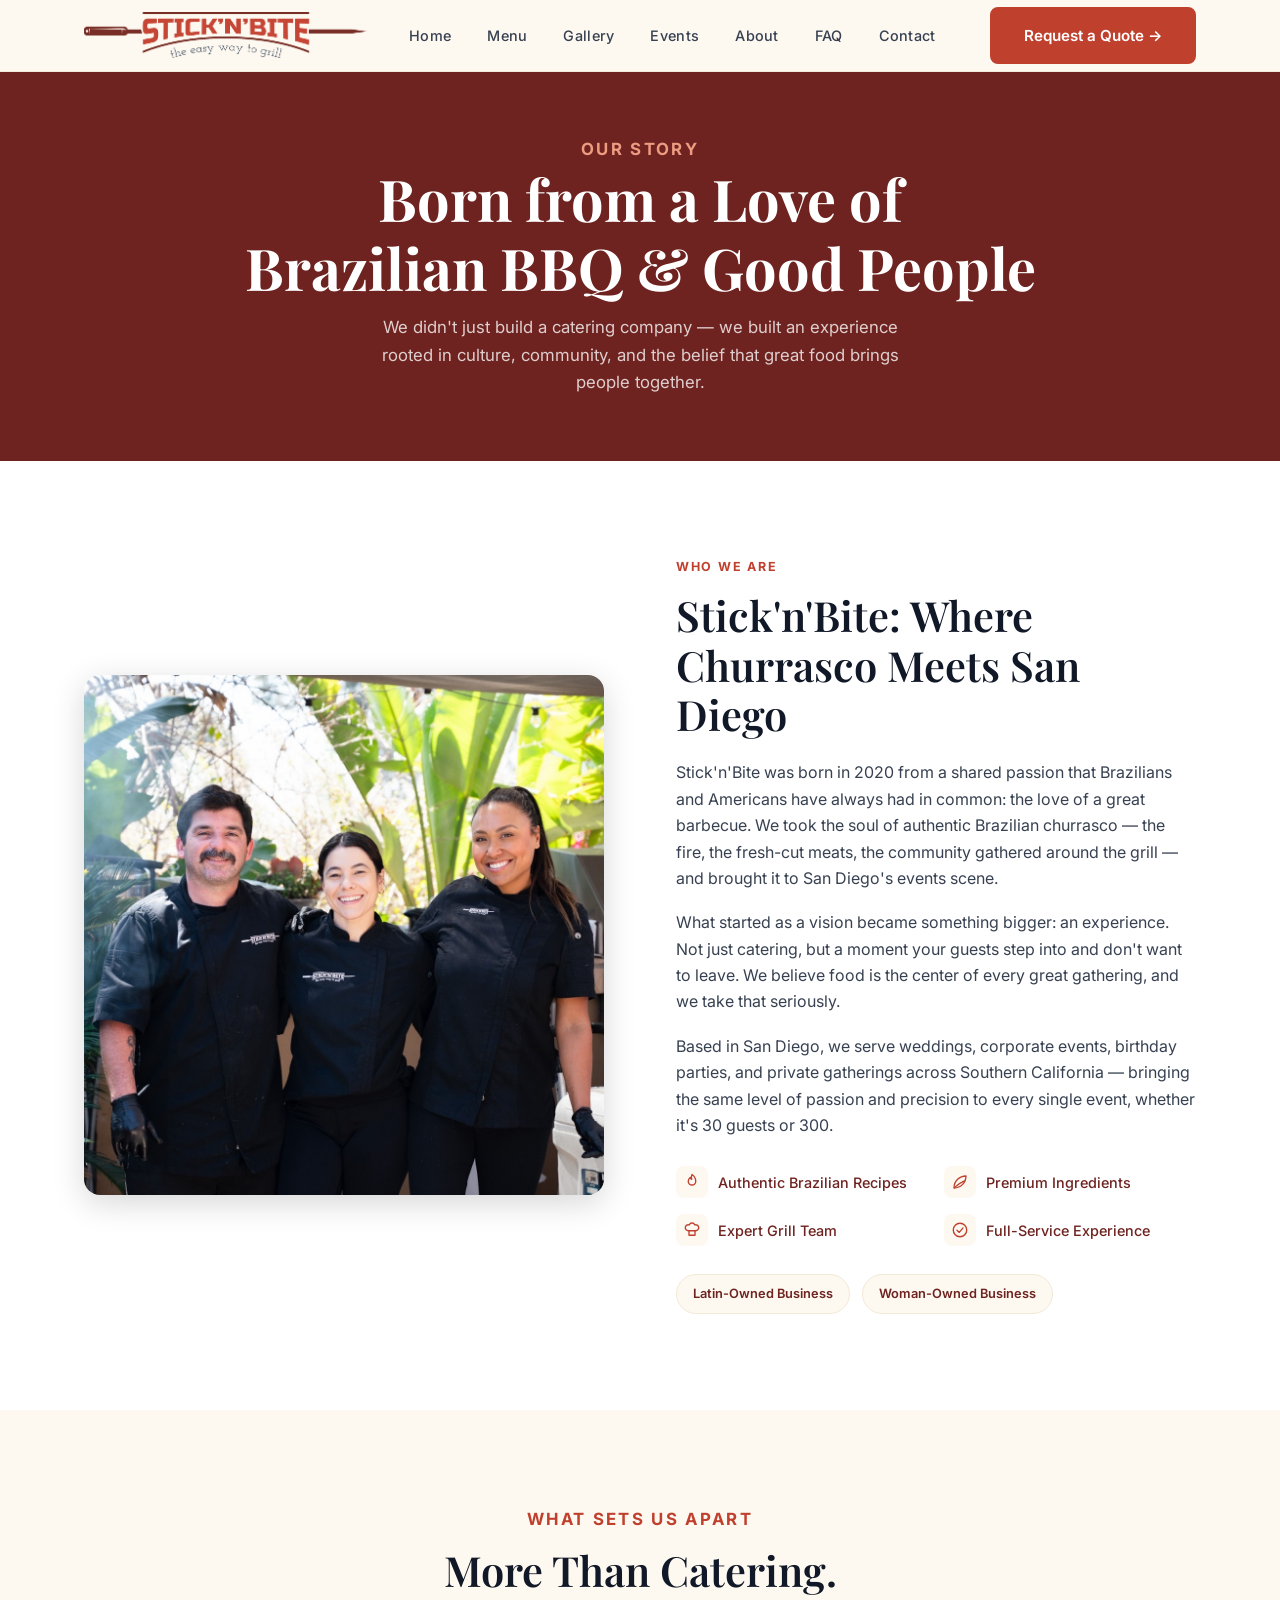
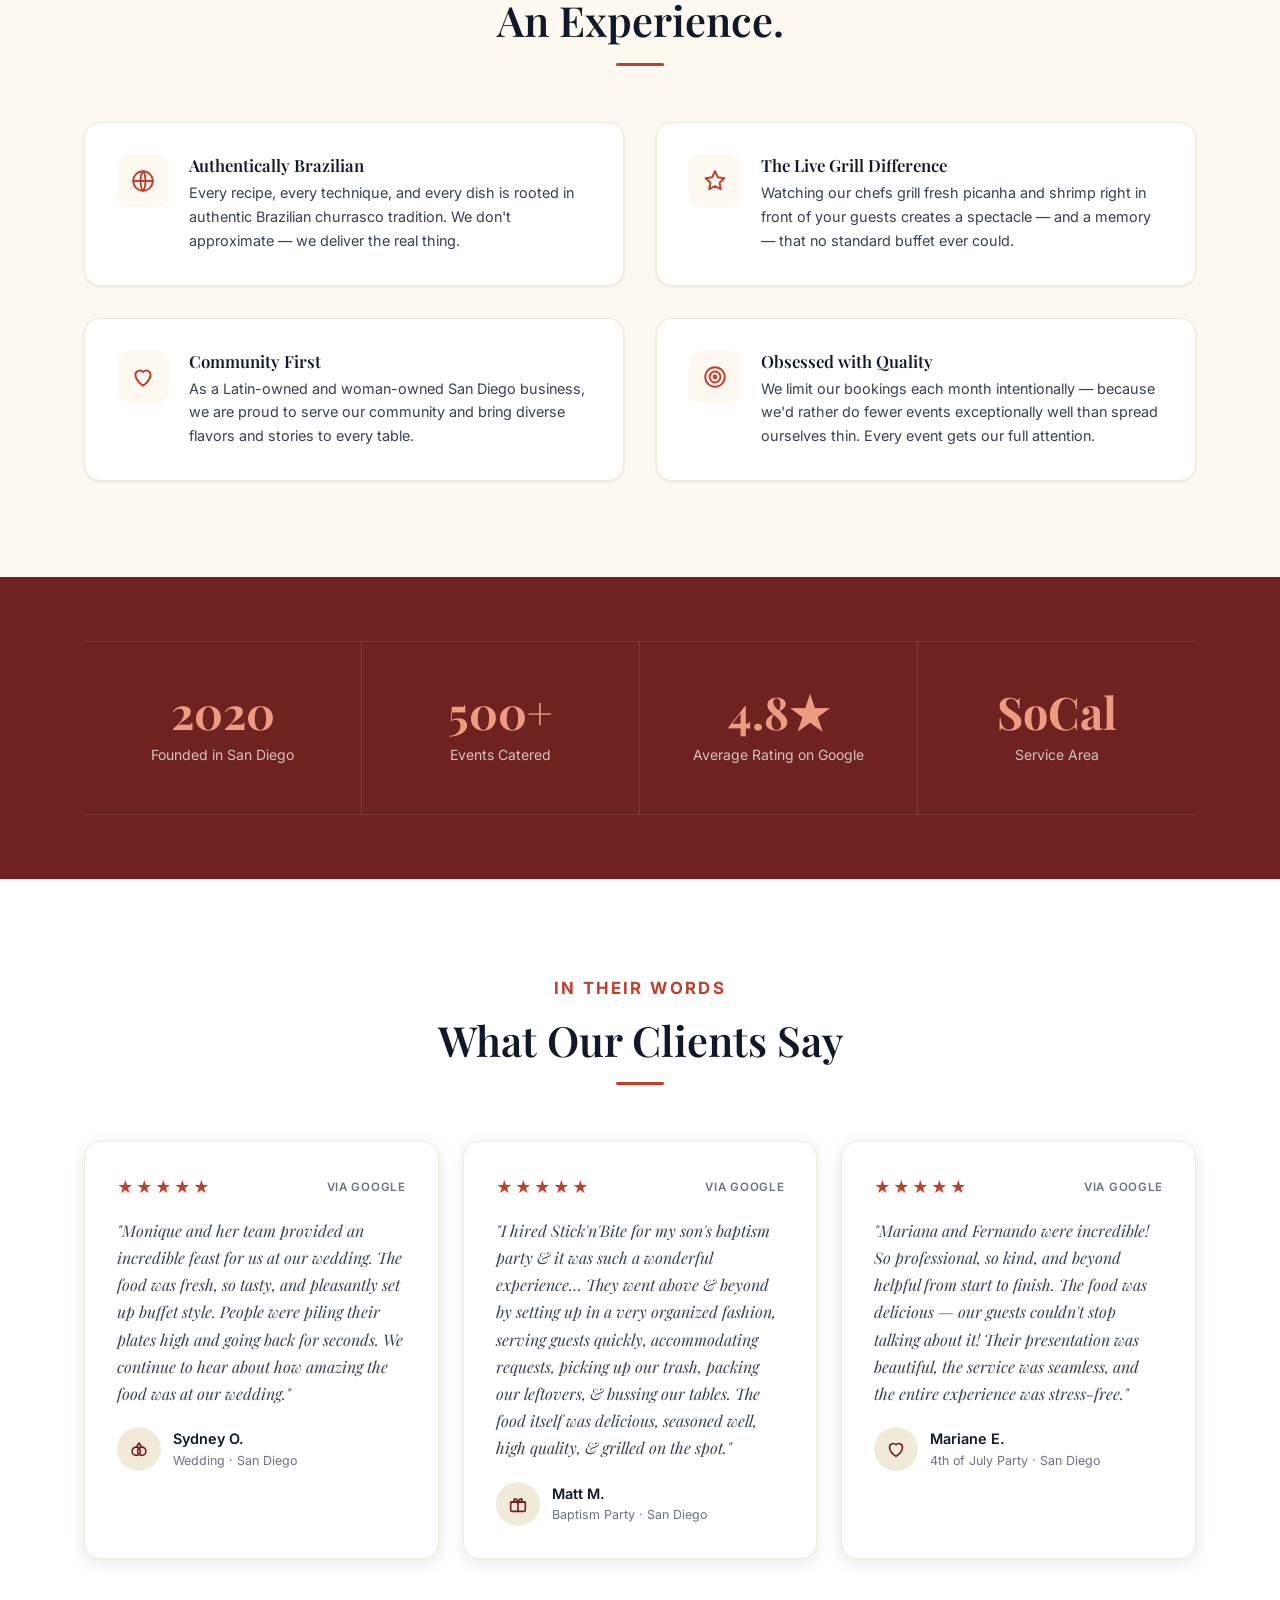
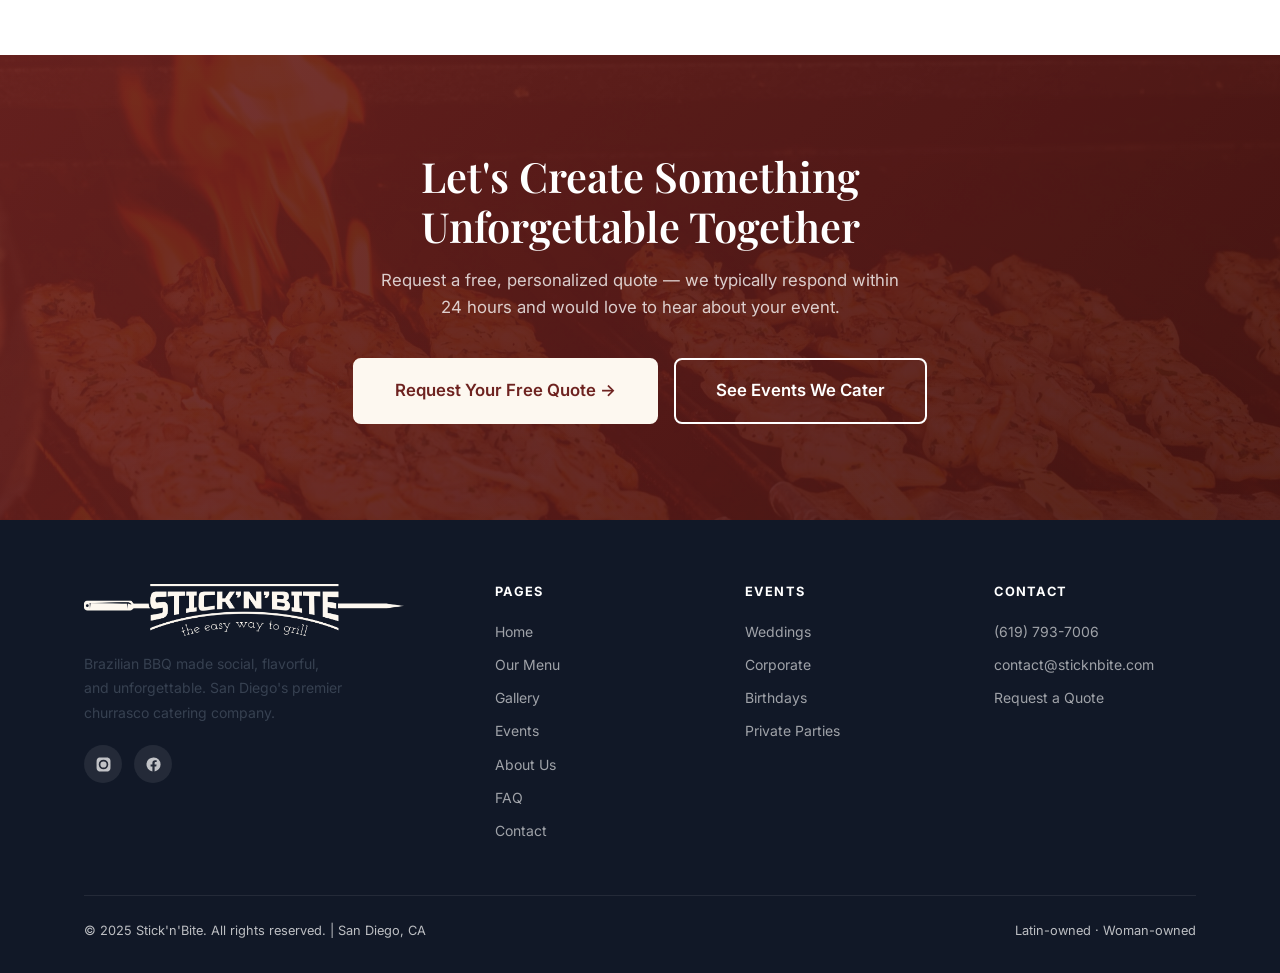
==== commit 12731070: "SEO foundation: clean URLs, sitemap, self-hosted images, meta fixes Prepares the new site to replace" ====
--- a/about.html
+++ b/about.html
@@ -4,11 +4,11 @@
   <meta charset="UTF-8" />
   <meta name="viewport" content="width=device-width, initial-scale=1.0" />
   <title>About Us | Stick'n'Bite Brazilian BBQ Catering San Diego</title>
-  <meta name="description" content="Meet the team behind Stick'n'Bite — San Diego's Latin-owned, woman-owned Brazilian BBQ catering company. Our story, our passion, and why we do what we do." />
-  <link rel="canonical" href="https://www.sticknbite.com/about.html" />
+  <meta name="description" content="Meet the team behind Stick'n'Bite - San Diego's Latin-owned, woman-owned Brazilian BBQ catering company. Our story and why we do what we do." />
+  <link rel="canonical" href="https://www.sticknbite.com/about" />
   <meta property="og:title"       content="About Stick'n'Bite | Brazilian BBQ Catering San Diego" />
   <meta property="og:description" content="San Diego's Latin-owned, woman-owned Brazilian BBQ catering company. Authentic churrasco with heart." />
-  <meta property="og:image"       content="https://images.unsplash.com/photo-1577219491135-ce391730fb2c?auto=format&fit=crop&w=1200&h=630&q=80" />
+  <meta property="og:image"       content="https://www.sticknbite.com/images/og-about.jpg" />
   <link rel="stylesheet" href="style.css" />
   <link rel="icon" type="image/png" href="favicon.png" />
 </head>
@@ -16,24 +16,24 @@
 
 <nav class="nav nav-solid">
   <div class="nav-inner">
-    <a class="nav-logo" href="index.html"><img src="logo.png" alt="Stick'n'Bite — the easy way to grill" class="nav-logo-img" /></a>
+    <a class="nav-logo" href="/"><img src="logo.png" alt="Stick'n'Bite — the easy way to grill" class="nav-logo-img" /></a>
     <ul class="nav-links">
-      <li><a href="index.html">Home</a></li>
-      <li><a href="menu.html">Menu</a></li>
-      <li><a href="gallery.html">Gallery</a></li>
-      <li><a href="events.html">Events</a></li>
-      <li><a href="about.html">About</a></li>
-      <li><a href="contact.html#faq">FAQ</a></li>
-      <li><a href="contact.html">Contact</a></li>
+      <li><a href="/">Home</a></li>
+      <li><a href="/menu">Menu</a></li>
+      <li><a href="/gallery">Gallery</a></li>
+      <li><a href="/events">Events</a></li>
+      <li><a href="/about">About</a></li>
+      <li><a href="/contact#faq">FAQ</a></li>
+      <li><a href="/contact">Contact</a></li>
     </ul>
-    <a class="btn btn-primary nav-cta" href="contact.html">Request a Quote →</a>
+    <a class="btn btn-primary nav-cta" href="/contact">Request a Quote →</a>
     <button class="hamburger" aria-label="Open menu"><span></span><span></span><span></span></button>
   </div>
 </nav>
 <div class="mobile-nav">
-  <a href="index.html">Home</a><a href="menu.html">Menu</a><a href="gallery.html">Gallery</a><a href="events.html">Events</a>
-  <a href="about.html">About Us</a><a href="contact.html#faq">FAQ</a><a href="contact.html">Contact</a>
-  <a class="btn btn-primary" href="contact.html">Request a Quote →</a>
+  <a href="/">Home</a><a href="/menu">Menu</a><a href="/gallery">Gallery</a><a href="/events">Events</a>
+  <a href="/about">About Us</a><a href="/contact#faq">FAQ</a><a href="/contact">Contact</a>
+  <a class="btn btn-primary" href="/contact">Request a Quote →</a>
 </div>
 
 <div class="page-hero">
@@ -179,8 +179,8 @@
     <h2 class="text-white">Let's Create Something<br>Unforgettable Together</h2>
     <p>Request a free, personalized quote — we typically respond within 24 hours and would love to hear about your event.</p>
     <div class="cta-btns">
-      <a class="btn btn-primary btn-lg" href="contact.html">Request Your Free Quote →</a>
-      <a class="btn btn-outline btn-lg" href="events.html">See Events We Cater</a>
+      <a class="btn btn-primary btn-lg" href="/contact">Request Your Free Quote →</a>
+      <a class="btn btn-outline btn-lg" href="/events">See Events We Cater</a>
     </div>
   </div>
 </section>
@@ -189,7 +189,7 @@
   <div class="container">
     <div class="footer-grid">
       <div class="footer-brand">
-        <a class="footer-logo" href="index.html"><img src="logo-light.png" alt="Stick'n'Bite" class="footer-logo-img" /></a>
+        <a class="footer-logo" href="/"><img src="logo-light.png" alt="Stick'n'Bite" class="footer-logo-img" /></a>
         <p>Brazilian BBQ made social, flavorful, and unforgettable. San Diego's premier churrasco catering company.</p>
         <div class="footer-social">
           <a class="social-link" href="https://www.instagram.com/sticknbite/" target="_blank" rel="noopener" aria-label="Instagram"><svg class="ico-b" viewBox="0 0 24 24" aria-hidden="true"><path d="M12 2.2c3.2 0 3.6 0 4.9.07 1.17.05 1.8.25 2.23.42.56.22.96.48 1.38.9.42.42.68.82.9 1.38.17.42.37 1.05.42 2.23.06 1.27.07 1.65.07 4.85s0 3.58-.07 4.85c-.05 1.18-.25 1.8-.42 2.23a3.7 3.7 0 0 1-.9 1.38 3.7 3.7 0 0 1-1.38.9c-.42.17-1.05.37-2.23.42-1.27.06-1.65.07-4.85.07s-3.58 0-4.85-.07c-1.18-.05-1.8-.25-2.23-.42a3.7 3.7 0 0 1-1.38-.9 3.7 3.7 0 0 1-.9-1.38c-.17-.42-.37-1.05-.42-2.23C2.2 15.6 2.2 15.2 2.2 12s0-3.58.07-4.85c.05-1.18.25-1.8.42-2.23.22-.56.48-.96.9-1.38.42-.42.82-.68 1.38-.9.42-.17 1.05-.37 2.23-.42C8.4 2.2 8.8 2.2 12 2.2zm0 3.05A6.75 6.75 0 1 0 12 18.75 6.75 6.75 0 0 0 12 5.25zm0 11.13A4.38 4.38 0 1 1 12 7.62a4.38 4.38 0 0 1 0 8.76zM19.85 5a1.58 1.58 0 1 1-3.15 0 1.58 1.58 0 0 1 3.15 0z"/></svg></a>
@@ -198,19 +198,19 @@
       </div>
       <div class="footer-col">
         <h4>Pages</h4>
-        <a href="index.html">Home</a><a href="menu.html">Our Menu</a><a href="gallery.html">Gallery</a>
-        <a href="events.html">Events</a><a href="about.html">About Us</a><a href="contact.html#faq">FAQ</a><a href="contact.html">Contact</a>
+        <a href="/">Home</a><a href="/menu">Our Menu</a><a href="/gallery">Gallery</a>
+        <a href="/events">Events</a><a href="/about">About Us</a><a href="/contact#faq">FAQ</a><a href="/contact">Contact</a>
       </div>
       <div class="footer-col">
         <h4>Events</h4>
-        <a href="events.html">Weddings</a><a href="events.html">Corporate</a>
-        <a href="events.html">Birthdays</a><a href="events.html">Private Parties</a>
+        <a href="/events">Weddings</a><a href="/events">Corporate</a>
+        <a href="/events">Birthdays</a><a href="/events">Private Parties</a>
       </div>
       <div class="footer-col">
         <h4>Contact</h4>
         <a href="tel:6197937006">(619) 793-7006</a>
         <a href="mailto:contact@sticknbite.com">contact@sticknbite.com</a>
-        <a href="contact.html">Request a Quote</a>
+        <a href="/contact">Request a Quote</a>
       </div>
     </div>
     <div class="footer-bottom">
@@ -221,7 +221,7 @@
 </footer>
 <!-- Sticky mobile CTA -->
 <div class="mobile-cta-bar">
-  <a class="btn btn-primary" href="contact.html">Request a Quote</a>
+  <a class="btn btn-primary" href="/contact">Request a Quote</a>
   <a class="btn btn-outline-dark" href="tel:6197937006"><svg class="ico" viewBox="0 0 24 24" stroke="currentColor" stroke-width="1.9" stroke-linecap="round" stroke-linejoin="round" fill="none" aria-hidden="true"><path d="M5 4h3.2l1.8 4.6-2 1.2a11 11 0 0 0 5.2 5.2l1.2-2 4.6 1.8V19a2 2 0 0 1-2.2 2A16.5 16.5 0 0 1 3 6.2 2 2 0 0 1 5 4z"/></svg>Call Us</a>
 </div>
 
--- a/style.css
+++ b/style.css
@@ -863,7 +863,7 @@
   content: '';
   position: absolute;
   inset: 0;
-  background: url('https://images.unsplash.com/photo-1529193591184-b1d58069ecdd?auto=format&fit=crop&w=1920&q=30') center/cover;
+  background: url('images/hero.jpg') center/cover;
   opacity: 0.08;
 }
 .cta-section .container { position: relative; z-index: 1; }
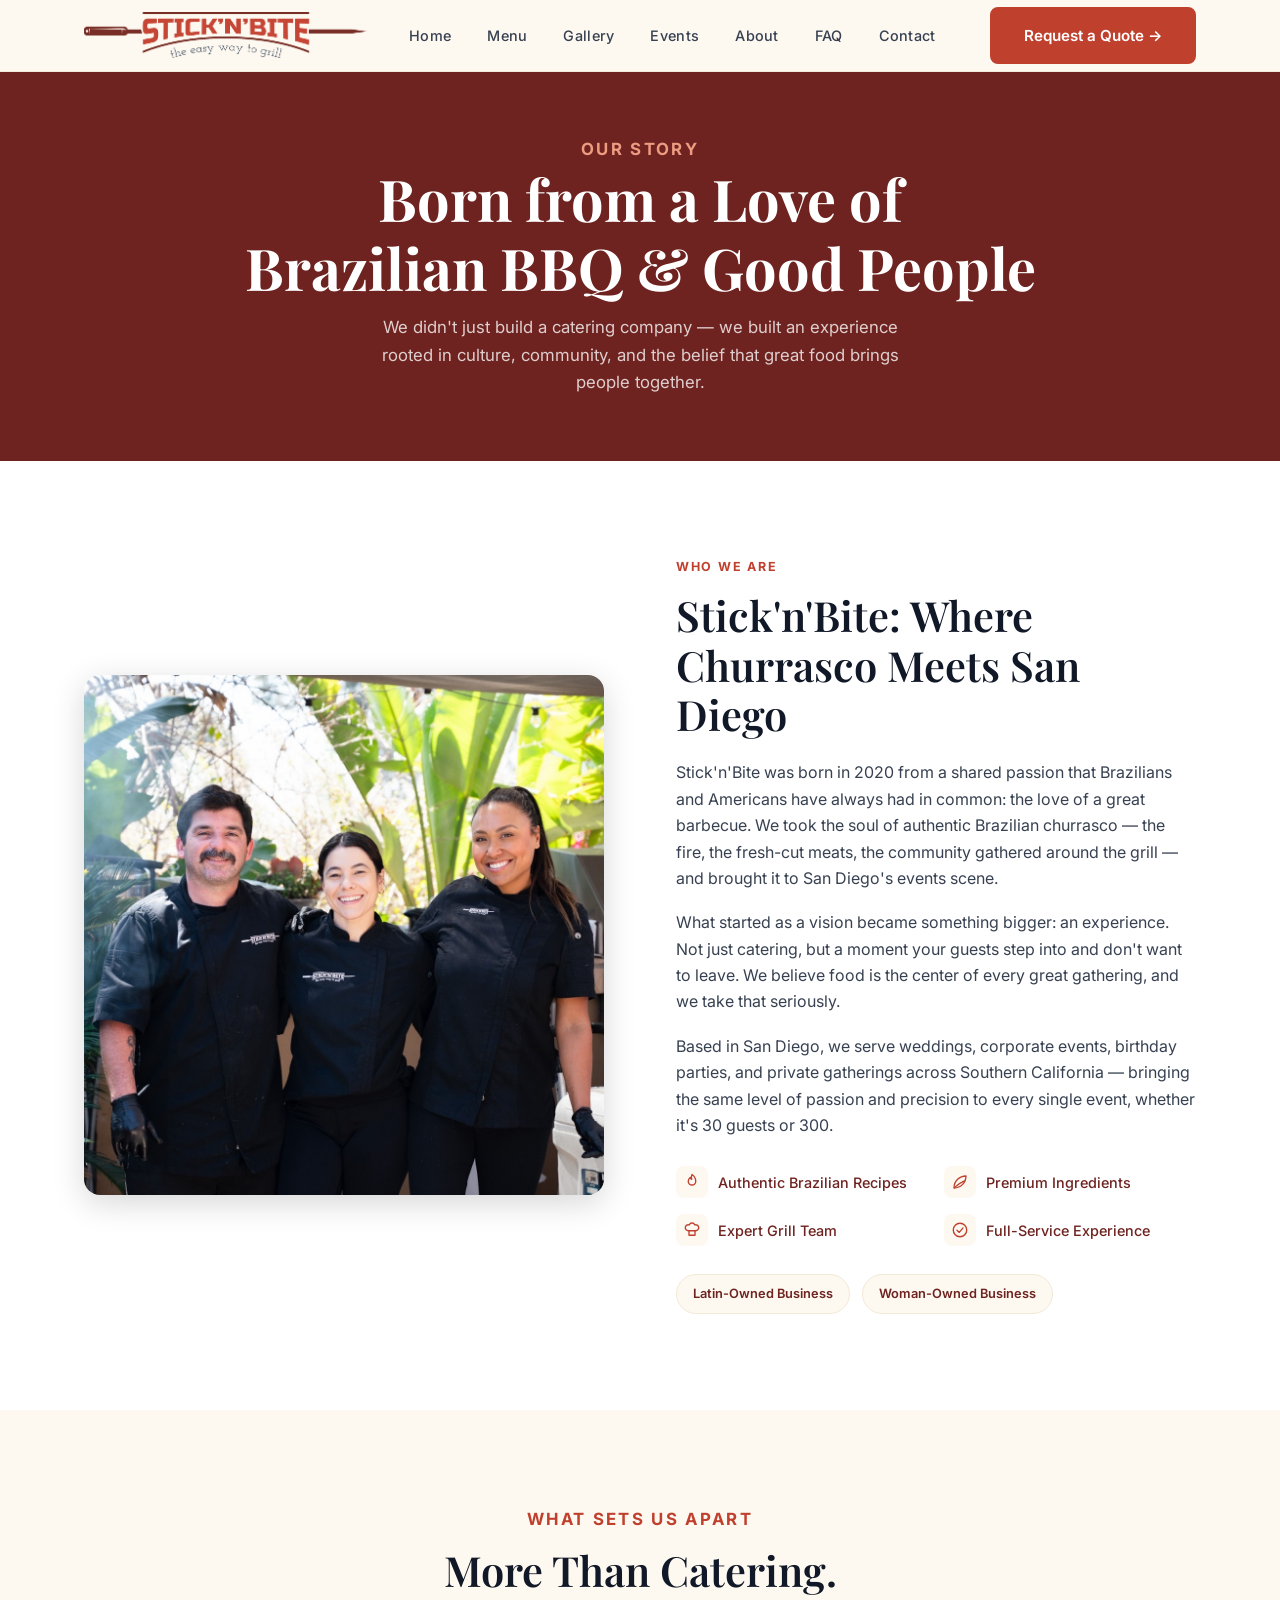
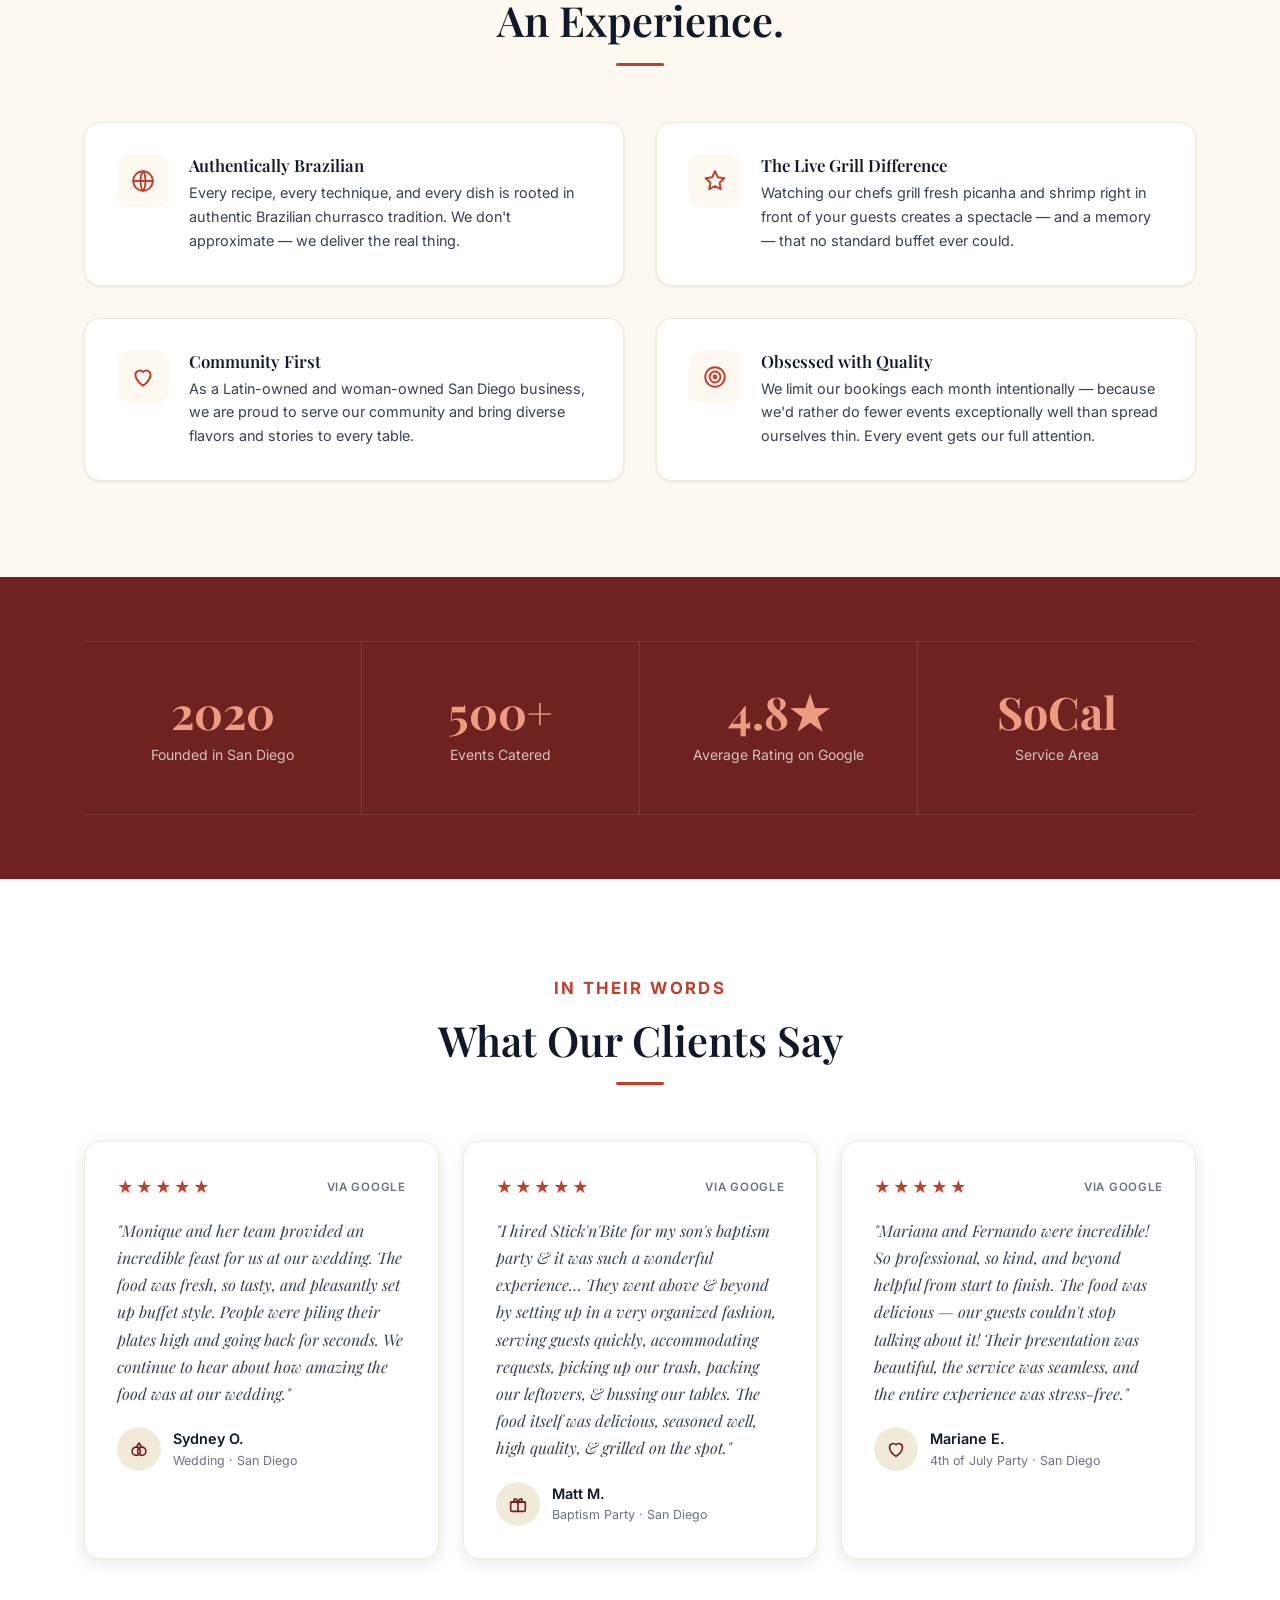
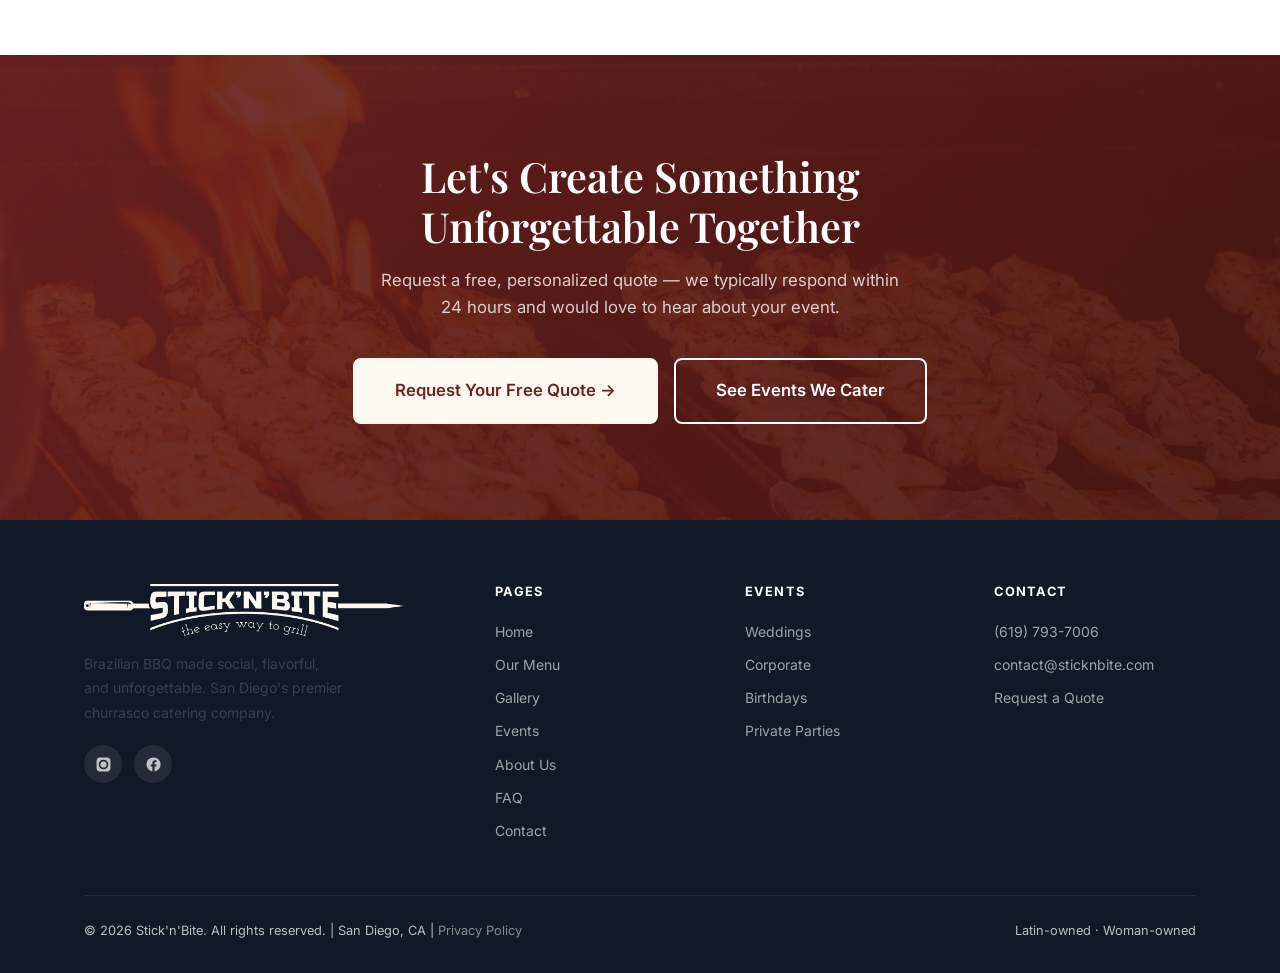
==== commit dd54c5d7: "Add privacy policy page and footer link" ====
--- a/about.html
+++ b/about.html
@@ -214,7 +214,7 @@
       </div>
     </div>
     <div class="footer-bottom">
-      <span>© 2025 Stick'n'Bite. All rights reserved. | San Diego, CA</span>
+      <span>© 2026 Stick'n'Bite. All rights reserved. | San Diego, CA | <a href="/privacy">Privacy Policy</a></span>
       <span>Latin-owned · Woman-owned</span>
     </div>
   </div>
--- a/style.css
+++ b/style.css
@@ -482,15 +482,16 @@
 /* === PRICING / PACKAGES === */
 .pricing-grid {
   display: grid;
-  grid-template-columns: repeat(3, 1fr);
-  gap: 24px;
+  /* minmax(0,…) so a long CTA can't widen its own column */
+  grid-template-columns: repeat(4, minmax(0, 1fr));
+  gap: 20px;
   align-items: stretch;
 }
 .price-card {
   background: var(--white);
   border: 1px solid var(--cream-dark);
   border-radius: var(--radius-lg);
-  padding: 40px 30px;
+  padding: 36px 24px;
   display: flex;
   flex-direction: column;
   text-align: center;
@@ -1028,6 +1029,14 @@
   margin-bottom: 10px;
 }
 .package-includes-col p { font-size: 0.925rem; margin: 0; }
+.package-includes-note {
+  grid-column: 1 / -1;
+  margin: 0;
+  padding-top: 18px;
+  border-top: 1px solid var(--cream-dark);
+  font-size: 0.875rem;
+  color: var(--gray);
+}
 
 /* === PROOF STRIP === */
 .proof-strip {
@@ -1185,6 +1194,7 @@
 
 /* === RESPONSIVE === */
 @media (max-width: 1024px) {
+  .pricing-grid       { grid-template-columns: repeat(2, minmax(0, 1fr)); }
   .why-grid           { grid-template-columns: 1fr; }
   .menu-preview-grid  { grid-template-columns: repeat(2, 1fr); }
   .testimonials-grid  { grid-template-columns: 1fr; gap: 16px; }
@@ -1212,6 +1222,7 @@
   .features-strip-inner { grid-template-columns: 1fr; }
   .feature-item { border-right: none; border-bottom: 1px solid rgba(255,255,255,0.08); }
   .feature-item:last-child { border-bottom: none; }
+  .pricing-grid       { grid-template-columns: 1fr; }
   .menu-preview-grid  { grid-template-columns: 1fr; }
   .menu-items-grid    { grid-template-columns: 1fr; }
   .package-includes   { grid-template-columns: 1fr; gap: 24px; padding: 24px; }
